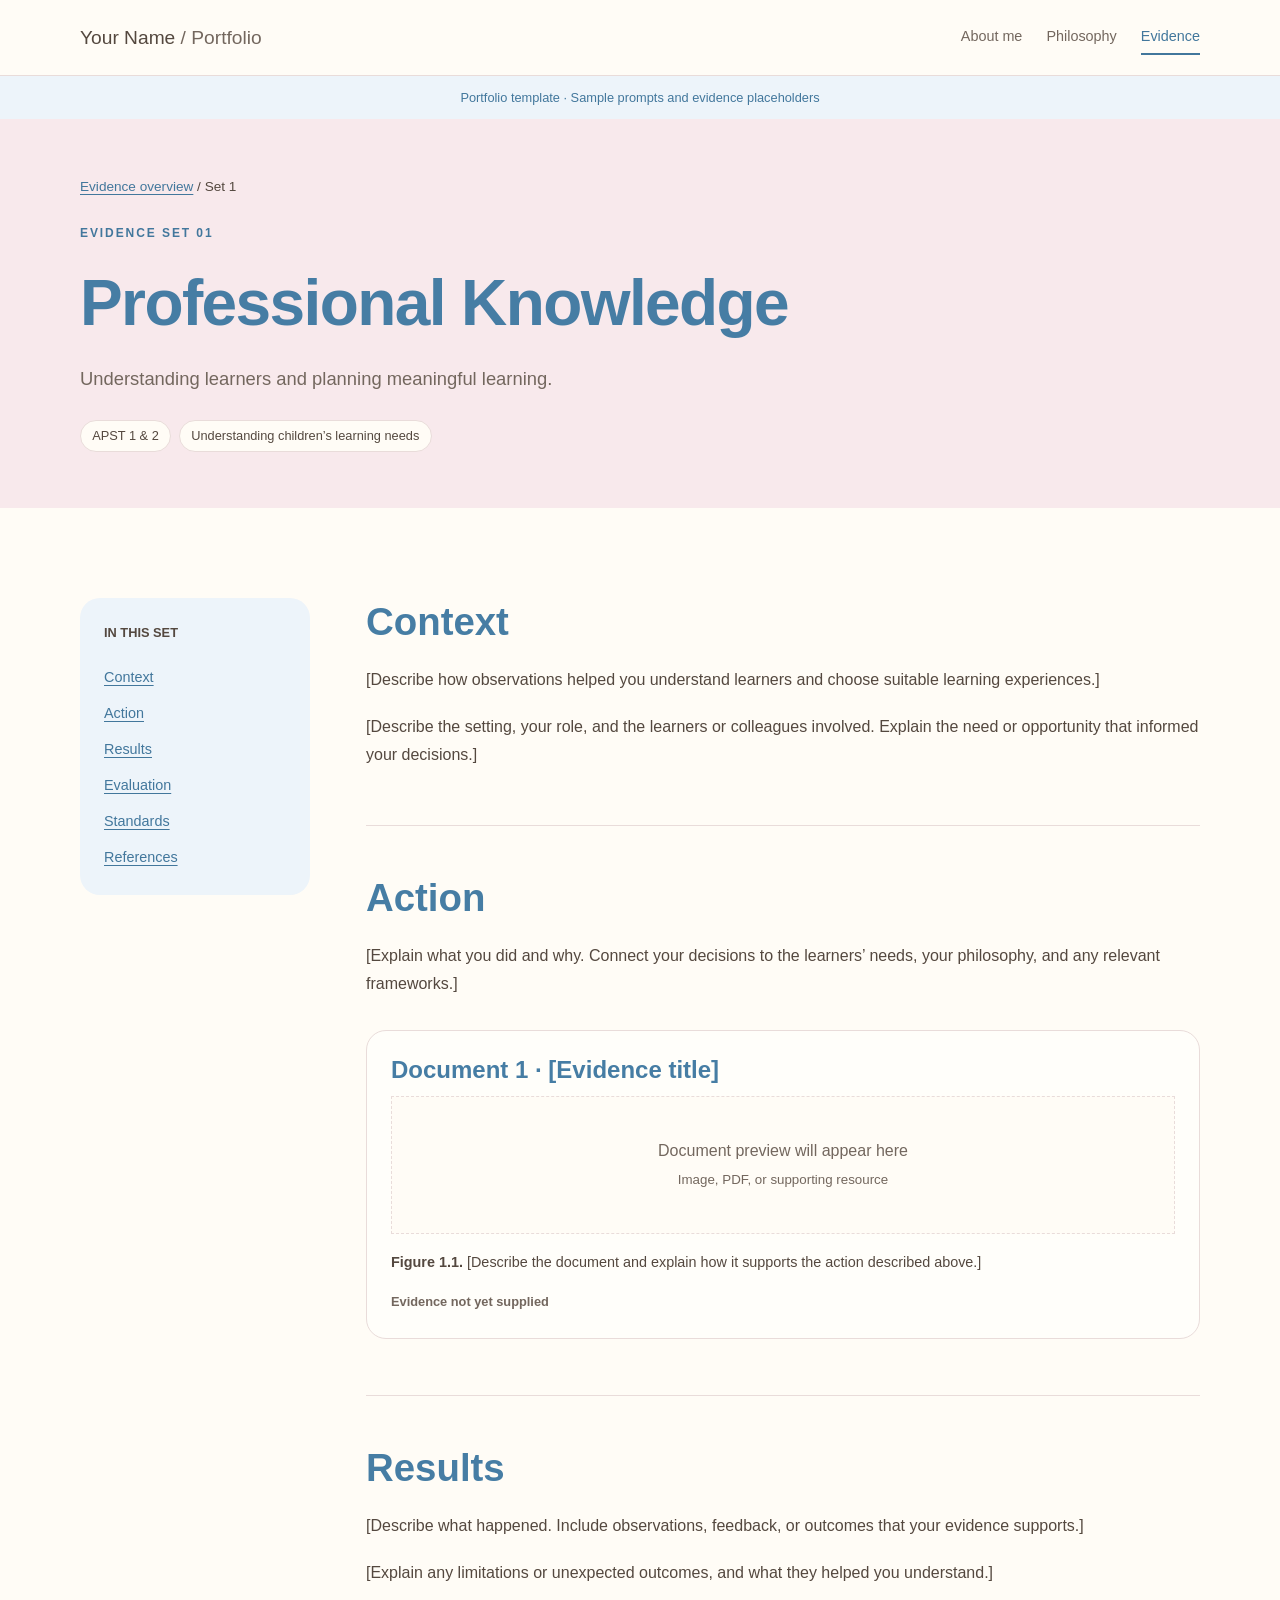
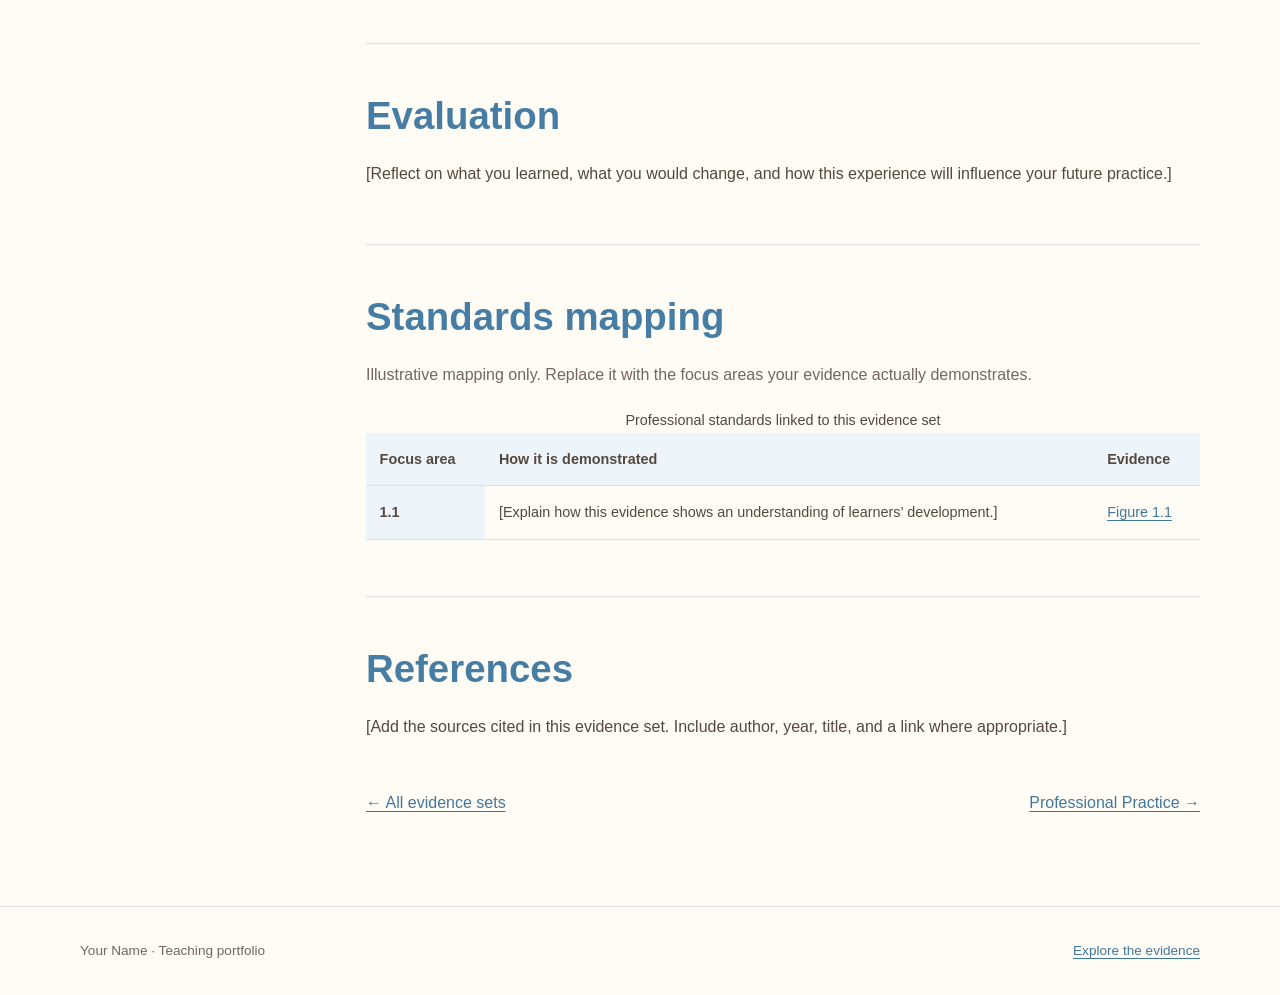
==== evidence-1.html @ 263860b5 "Initial commit" ====
<!DOCTYPE html>
<html lang="en-AU">
<head>
  <meta charset="utf-8">
  <meta name="viewport" content="width=device-width, initial-scale=1">
  <!-- EDIT: give each page a unique title and a short, accurate description. -->
  <title>Professional Knowledge | Your Name</title>
  <meta name="description" content="A template evidence set for professional knowledge, including reflection and supporting documents.">
  <link rel="stylesheet" href="styles.css">
  <link rel="icon" href="assets/images/favicon.svg" type="image/svg+xml">
</head>
<body>
  <a class="skip-link" href="#main">Skip to content</a>
  <!-- SHARED HEADER: keep this navigation consistent across all HTML pages. -->
  <header class="site-header">
    <div class="container header-inner">
      <!-- EDIT: replace Your Name in every page header and footer. -->
      <a class="brand" href="index.html">Your Name<span class="muted"> / Portfolio</span></a>
      <nav class="site-nav" aria-label="Main navigation">
        <a href="index.html">About me</a>
        <a href="philosophy.html">Philosophy</a>
        <a href="evidence.html" aria-current="page">Evidence</a>
      </nav>
    </div>
  </header>
  <!-- TEMPLATE ONLY: remove this notice on all pages when real content is ready. -->
  <div class="template-notice">Portfolio template · Sample prompts and evidence placeholders</div>
  <main id="main">
    <header class="page-heading">
      <div class="container">
        <p class="breadcrumb"><a href="evidence.html">Evidence overview</a> / Set 1</p>
        <p class="eyebrow">Evidence set 01</p>
        <h1>Professional Knowledge</h1>
        <p class="lead">Understanding learners and planning meaningful learning.</p>
        <!-- EDIT: verify standard numbers against your own course requirements. -->
        <div class="evidence-meta"><span class="tag">APST 1 & 2</span><span class="tag">Understanding children’s learning needs</span></div>
      </div>
    </header>
    <section class="section">
      <div class="container evidence-layout">
        <nav class="section-menu" aria-label="On this evidence page">
          <p>IN THIS SET</p>
          <ul>
            <li><a href="#context">Context</a></li>
            <li><a href="#action">Action</a></li>
            <li><a href="#results">Results</a></li>
            <li><a href="#evaluation">Evaluation</a></li>
            <li><a href="#standards">Standards</a></li>
            <li><a href="#references">References</a></li>
          </ul>
        </nav>
        <div>
          <!-- EDIT: use the prompts to write your own reflective narrative. -->
          <section id="context" class="evidence-section">
            <h2>Context</h2>
            <p>[Describe how observations helped you understand learners and choose suitable learning experiences.]</p>
            <p>[Describe the setting, your role, and the learners or colleagues involved. Explain the need or opportunity that informed your decisions.]</p>
          </section>
          <section id="action" class="evidence-section">
            <h2>Action</h2>
            <p>[Explain what you did and why. Connect your decisions to the learners’ needs, your philosophy, and any relevant frameworks.]</p>
            <!-- EVIDENCE BLOCK START: copy this whole figure to add another document.
                 Give each copy a unique id, and update its standards table reference. -->
            <figure class="document" id="document-1">
              <h3>Document 1 · [Evidence title]</h3>
              <!-- EDIT: replace this preview placeholder with an image or PDF link. -->
              <div class="document-placeholder">Document preview will appear here<br><small>Image, PDF, or supporting resource</small></div>
              <figcaption><strong>Figure 1.1.</strong> [Describe the document and explain how it supports the action described above.]</figcaption>
              <!-- EDIT: replace this status with a real link only after adding the file. -->
              <p class="document-status">Evidence not yet supplied</p>
            </figure>
            <!-- EVIDENCE BLOCK END -->
          </section>
          <section id="results" class="evidence-section">
            <h2>Results</h2>
            <p>[Describe what happened. Include observations, feedback, or outcomes that your evidence supports.]</p>
            <p>[Explain any limitations or unexpected outcomes, and what they helped you understand.]</p>
          </section>
          <section id="evaluation" class="evidence-section">
            <h2>Evaluation</h2>
            <p>[Reflect on what you learned, what you would change, and how this experience will influence your future practice.]</p>
          </section>
          <section id="standards" class="evidence-section">
            <h2>Standards mapping</h2>
            <p class="muted">Illustrative mapping only. Replace it with the focus areas your evidence actually demonstrates.</p>
            <!-- EDIT: copy a table row for each relevant focus area. -->
            <div class="table-scroll">
              <table>
                <caption>Professional standards linked to this evidence set</caption>
                <thead><tr><th scope="col">Focus area</th><th scope="col">How it is demonstrated</th><th scope="col">Evidence</th></tr></thead>
                <tbody>
                  <tr><th scope="row">1.1</th><td>[Explain how this evidence shows an understanding of learners’ development.]</td><td><a href="#document-1">Figure 1.1</a></td></tr>
                </tbody>
              </table>
            </div>
          </section>
          <section id="references" class="evidence-section">
            <h2>References</h2>
            <p>[Add the sources cited in this evidence set. Include author, year, title, and a link where appropriate.]</p>
          </section>
          <nav class="page-links" aria-label="Evidence pages">
            <a href="evidence.html">← All evidence sets</a>
            <a href="evidence-2.html">Professional Practice →</a>
          </nav>
        </div>
      </div>
    </section>
  </main>
  <!-- SHARED FOOTER: update all copies together. -->
  <footer class="site-footer">
    <div class="container footer-inner">
      <p>Your Name · Teaching portfolio</p>
      <a href="evidence.html">Explore the evidence</a>
    </div>
  </footer>
</body>
</html>
---- styles.css ----
/*
 * PORTFOLIO THEME
 * Start here when customising the design. These variables apply to every page.
 * Keep colour combinations readable; check contrast after changing them.
 */
:root {
  --color-background: #fffcf6;
  --color-surface: #fffefa;
  --color-text: #54483f;
  --color-muted: #73675e;
  --color-accent: #42779c;
  --color-accent-soft: #edf4fa;
  --color-highlight: #f8e9ec;
  --color-border: #e9dcda;
  /* EDIT: pastel colours are for decoration; darker accent colours keep links readable. */
  --color-pink: #e8adc0;
  --color-lilac: #b7acd6;
  --color-blue: #a8d2e6;
  --color-yellow: #edcf77;
  --color-green: #b2ce98;
  --color-heading: #467da4;
  --font-body: "Trebuchet MS", "Segoe UI", sans-serif;
  --font-heading: "Trebuchet MS", "Segoe UI", sans-serif;
  --width-page: 1120px;
  --width-reading: 720px;
  --space-section: clamp(3rem, 7vw, 6rem);
  --radius: 20px;
}

/* BASE: shared typography and predictable sizing. */
* { box-sizing: border-box; }
body { margin: 0; background: var(--color-background); color: var(--color-text); font-family: var(--font-body); line-height: 1.75; }
a { color: var(--color-accent); text-underline-offset: .2em; }
a:hover { text-decoration-thickness: 2px; }
a:focus-visible, summary:focus-visible { outline: 3px solid var(--color-accent); outline-offset: 5px; }
h1, h2, h3 { font-family: var(--font-heading); font-weight: 600; line-height: 1.25; color: var(--color-heading); }
h1 { font-size: clamp(2.3rem, 5vw, 3.7rem); margin: .5rem 0 1.25rem; letter-spacing: -.025em; }
h2 { font-size: clamp(1.9rem, 3vw, 2.6rem); margin: 0 0 1.25rem; }
h3 { font-size: 1.5rem; margin: 0 0 .7rem; }
p { margin: 0 0 1.2rem; }
img { display: block; max-width: 100%; height: auto; }
ul, ol { padding-left: 1.4rem; }
li + li { margin-top: .5rem; }
.container { width: min(var(--width-page), calc(100% - 3rem)); margin-inline: auto; }
.reading { max-width: var(--width-reading); }
.eyebrow { color: var(--color-accent); font-size: .75rem; font-weight: 700; letter-spacing: .16em; text-transform: uppercase; }
.lead { font-size: 1.15rem; color: var(--color-muted); max-width: 660px; }
.muted { color: var(--color-muted); }
.button { display: inline-block; padding: .75rem 1.3rem; border: 1px solid var(--color-border); border-radius: 100px; background: var(--color-accent-soft); color: var(--color-accent); text-decoration: none; font-weight: 600; }
.button:hover { filter: brightness(.9); }
.button-secondary { background: var(--color-highlight); color: var(--color-text); }
.actions { display: flex; flex-wrap: wrap; gap: .8rem; margin-top: 1.7rem; }

/* NAVIGATION: repeated in each HTML file; update all copies when adding a page. */
.skip-link { position: absolute; left: 1rem; top: -10rem; z-index: 10; padding: .6rem 1rem; background: var(--color-surface); }
.skip-link:focus { top: 1rem; }
.site-header { border-bottom: 1px solid var(--color-border); background: var(--color-background); }
.header-inner { display: flex; justify-content: space-between; align-items: center; flex-wrap: wrap; gap: 1rem; padding-block: 1.25rem; }
.brand { color: var(--color-text); font-family: var(--font-body); font-weight: 400; font-size: 1.2rem; text-decoration: none; }
.site-nav { display: flex; flex-wrap: wrap; gap: .4rem 1.5rem; }
.site-nav a { color: var(--color-muted); font-size: .9rem; text-decoration: none; padding-block: .25rem; }
.site-nav a[aria-current="page"] { color: var(--color-accent); border-bottom: 2px solid var(--color-accent); }
.template-notice { padding: .65rem 1.5rem; background: var(--color-accent-soft); text-align: center; font-size: .8rem; color: var(--color-accent); }

/* PAGE LAYOUT: use section for spacing and soft-section for a tinted background. */
.section { padding-block: var(--space-section); }
.soft-section { background: var(--color-highlight); }
.page-heading { padding-block: 3.5rem; background: var(--color-highlight); }
.page-heading h1 { font-size: clamp(2.5rem, 5vw, 4rem); }
.breadcrumb { font-size: .85rem; margin-bottom: 1.5rem; }
.hero-grid { display: grid; grid-template-columns: 1.4fr 1fr; gap: 4rem; align-items: center; }
/* HOMEPAGE: decorative lettering stays editable HTML, with no image or font dependency. */
.portfolio-banner { display: flex; justify-content: center; gap: clamp(.25rem, 1.6vw, 1.4rem); padding-bottom: 3rem; font-family: var(--font-heading); font-size: clamp(2.5rem, 8vw, 6rem); font-weight: 800; line-height: 1.2; }
.portfolio-banner span { color: var(--color-pink); transform: rotate(-7deg); }
.portfolio-banner span:nth-child(3n + 2) { color: var(--color-lilac); transform: rotate(5deg); }
.portfolio-banner span:nth-child(3n) { color: var(--color-blue); transform: rotate(-3deg); }
.portfolio-banner span:nth-child(4) { color: var(--color-pink); transform: rotate(6deg); }
.portfolio-banner span:nth-child(7) { color: var(--color-yellow); }
.portfolio-banner span:nth-child(8) { color: var(--color-green); }
.hero-grid h1 { color: var(--color-text); }
/* EDIT: this pink frame can also wrap a real portrait; see the maintenance guide. */
.portrait-placeholder { position: relative; aspect-ratio: 4 / 5; display: flex; flex-direction: column; justify-content: center; align-items: center; padding: 2rem; text-align: center; background: var(--color-surface); border: 18px solid var(--color-highlight); border-bottom-width: 45px; border-radius: 3px; transform: rotate(3deg); width: 88%; margin-inline: auto; }
.portrait-placeholder::before { content: ""; position: absolute; top: -30px; left: calc(50% - 40px); width: 80px; height: 26px; background: var(--color-yellow); opacity: .55; transform: rotate(-8deg); }
.portrait-initials { font-family: var(--font-heading); font-size: 5rem; color: var(--color-accent); line-height: 1.3; }
.portrait-placeholder p { max-width: 220px; color: var(--color-muted); font-size: .9rem; }
.two-column { display: grid; grid-template-columns: 1fr 1.7fr; gap: 4rem; }
.card-grid { display: grid; grid-template-columns: repeat(3, 1fr); gap: 1.25rem; margin-top: 2rem; }
.card { padding: 1.8rem; background: var(--color-surface); border: 1px solid var(--color-border); border-radius: var(--radius); }
.card:nth-child(1) { border-top: 5px solid var(--color-blue); }
.card:nth-child(2) { border-top: 5px solid var(--color-pink); }
.card:nth-child(3) { border-top: 5px solid var(--color-lilac); }
.card p { color: var(--color-muted); }
.card-number { font-size: .8rem; color: var(--color-accent); margin-bottom: 1.5rem; }
.card a { font-weight: 600; }
.contact-box { padding: 2rem; border-left: 3px solid var(--color-pink); border-radius: var(--radius); background: var(--color-surface); }
.contact-box p:last-child { margin-bottom: 0; }

/* EVIDENCE: shared blocks for narrative, files, captions, and standards. */
.evidence-layout { display: grid; grid-template-columns: 230px minmax(0, 1fr); gap: 3.5rem; }
.section-menu { align-self: start; padding: 1.5rem; background: var(--color-accent-soft); border-radius: var(--radius); }
.section-menu p { font-size: .8rem; font-weight: 700; }
.section-menu ul { list-style: none; padding: 0; margin: 0; }
.section-menu a { font-size: .9rem; }
.evidence-section + .evidence-section { margin-top: 3.5rem; padding-top: 3rem; border-top: 1px solid var(--color-border); }
.evidence-section { scroll-margin-top: 2rem; }
.evidence-meta { display: flex; flex-wrap: wrap; gap: .5rem; margin: 1.5rem 0 0; }
.tag { padding: .25rem .7rem; border: 1px solid var(--color-border); border-radius: 100px; font-size: .8rem; background: var(--color-background); }
.document { margin: 2rem 0; padding: 1.5rem; border: 1px solid var(--color-border); border-radius: var(--radius); background: var(--color-surface); }
.document-placeholder { padding: 2.5rem 1rem; background: var(--color-background); border: 1px dashed var(--color-border); text-align: center; color: var(--color-muted); }
.document figcaption { margin-top: 1rem; font-size: .9rem; }
.document-status { font-size: .8rem; font-weight: 600; color: var(--color-muted); margin: 1rem 0 0; }
table { width: 100%; border-collapse: collapse; font-size: .9rem; }
th, td { padding: .85rem; border-bottom: 1px solid var(--color-border); text-align: left; vertical-align: top; overflow-wrap: anywhere; }
th { background: var(--color-accent-soft); }
.table-scroll { overflow-x: auto; }
details { border-bottom: 1px solid var(--color-border); padding: 1rem 0; }
summary { cursor: pointer; font-weight: 600; color: var(--color-accent); }
details p { margin: 1rem 0 0; }
.page-links { display: flex; justify-content: space-between; flex-wrap: wrap; gap: 1rem; margin-top: 3rem; }

/* FOOTER: plain contact and navigation, no third-party services required. */
.site-footer { border-top: 1px solid var(--color-border); padding-block: 2rem; color: var(--color-muted); font-size: .85rem; }
.footer-inner { display: flex; justify-content: space-between; gap: 1rem; flex-wrap: wrap; }
.site-footer p { margin: 0; }

/* SMALL SCREENS: navigation stays visible; columns become a single reading flow. */
@media (max-width: 760px) {
  .container { width: calc(100% - 2rem); }
  .header-inner { align-items: flex-start; flex-direction: column; gap: .65rem; }
  .site-nav { gap: .4rem 1.1rem; }
  .hero-grid, .two-column, .evidence-layout, .card-grid { grid-template-columns: 1fr; gap: 2rem; }
  .portrait-placeholder { width: min(88%, 350px); margin-inline: auto; }
  .portfolio-banner { padding-bottom: 2rem; }
  .section-menu ul { display: flex; flex-wrap: wrap; gap: .6rem 1rem; }
  .section-menu li + li { margin: 0; }
  .page-heading { padding-block: 2.5rem; }
}

/* PRINT: keep evidence readable and remove navigation that has no paper use. */
@media print {
  body { background: white; color: black; font-size: 11pt; }
  .site-header, .site-footer, .template-notice, .section-menu, .page-links, .skip-link { display: none; }
  .container { width: 100%; }
  .section, .page-heading { padding-block: 1rem; }
  .evidence-layout, .hero-grid, .two-column, .card-grid { display: block; }
  h1 { font-size: 28pt; }
  h2 { font-size: 20pt; }
  h1, h2, h3 { color: black; }
  .portrait-placeholder { transform: none; }
  .portfolio-banner { display: none; }
}
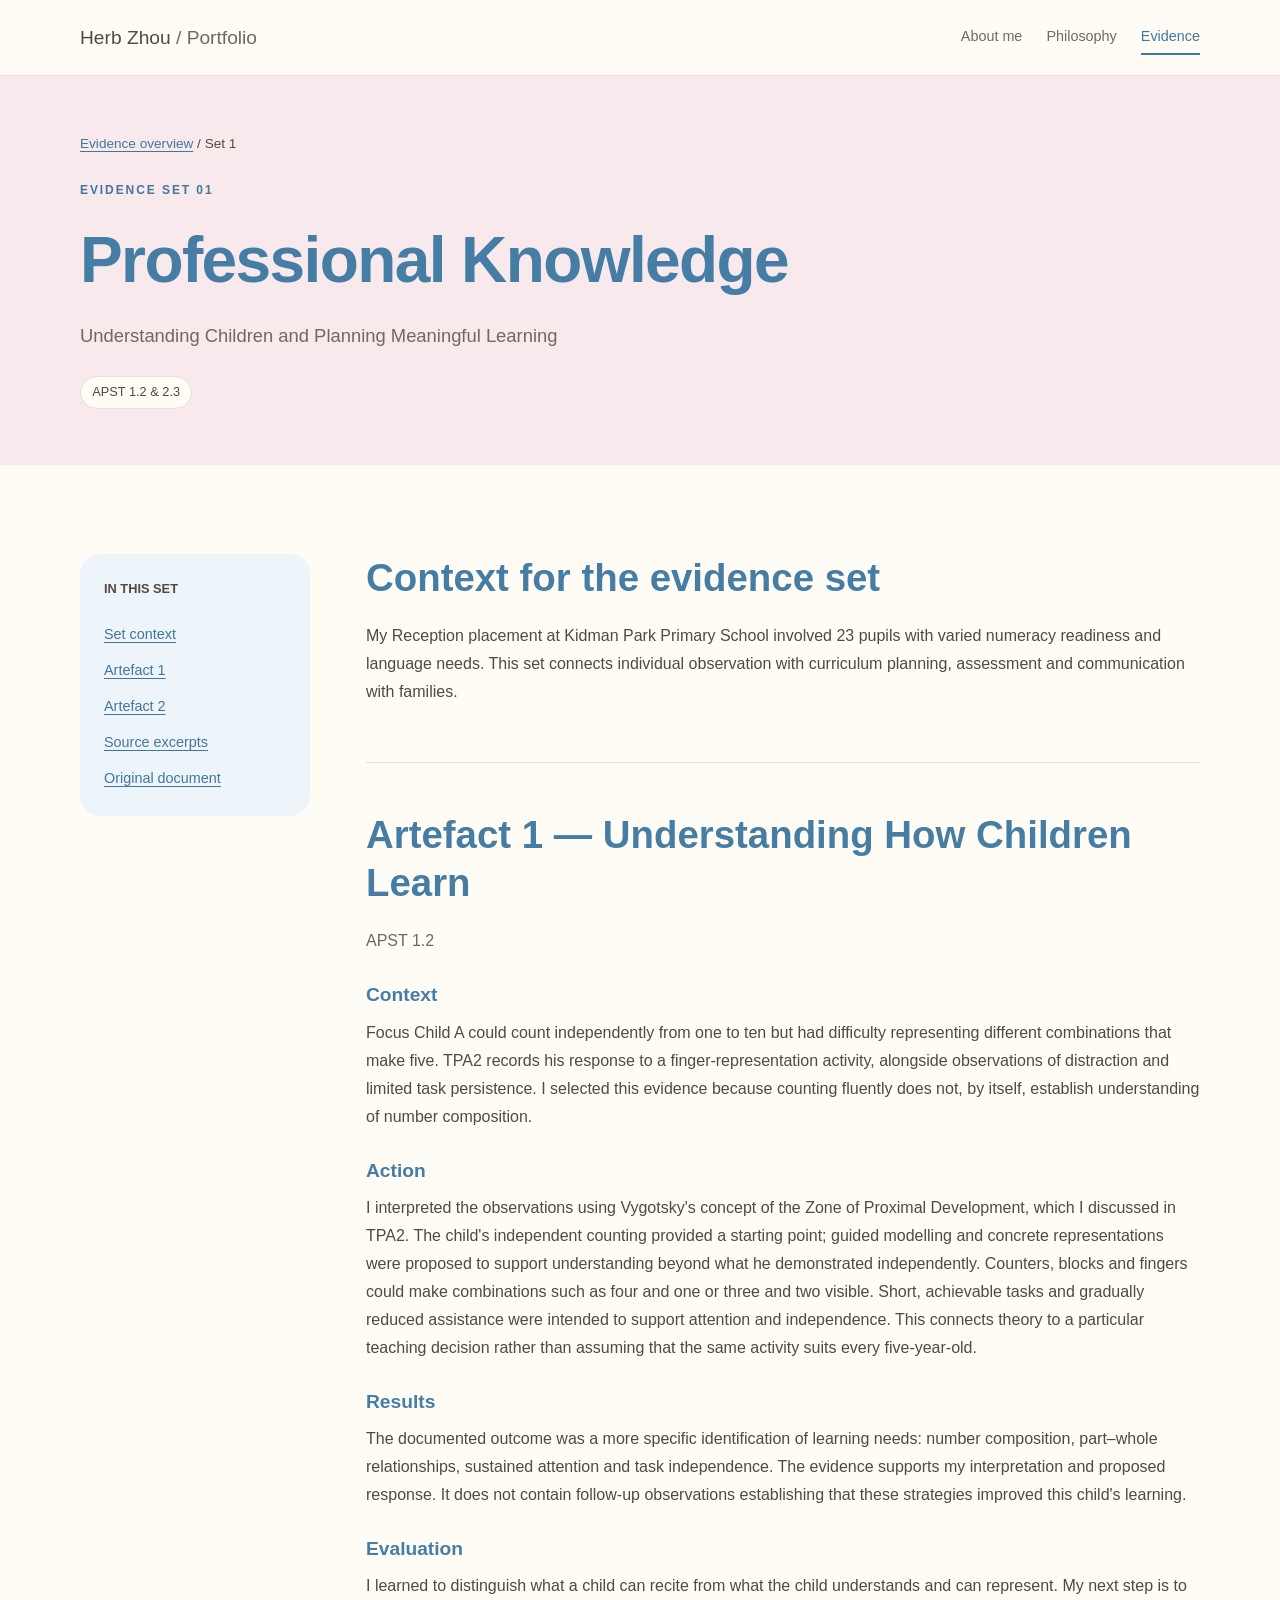
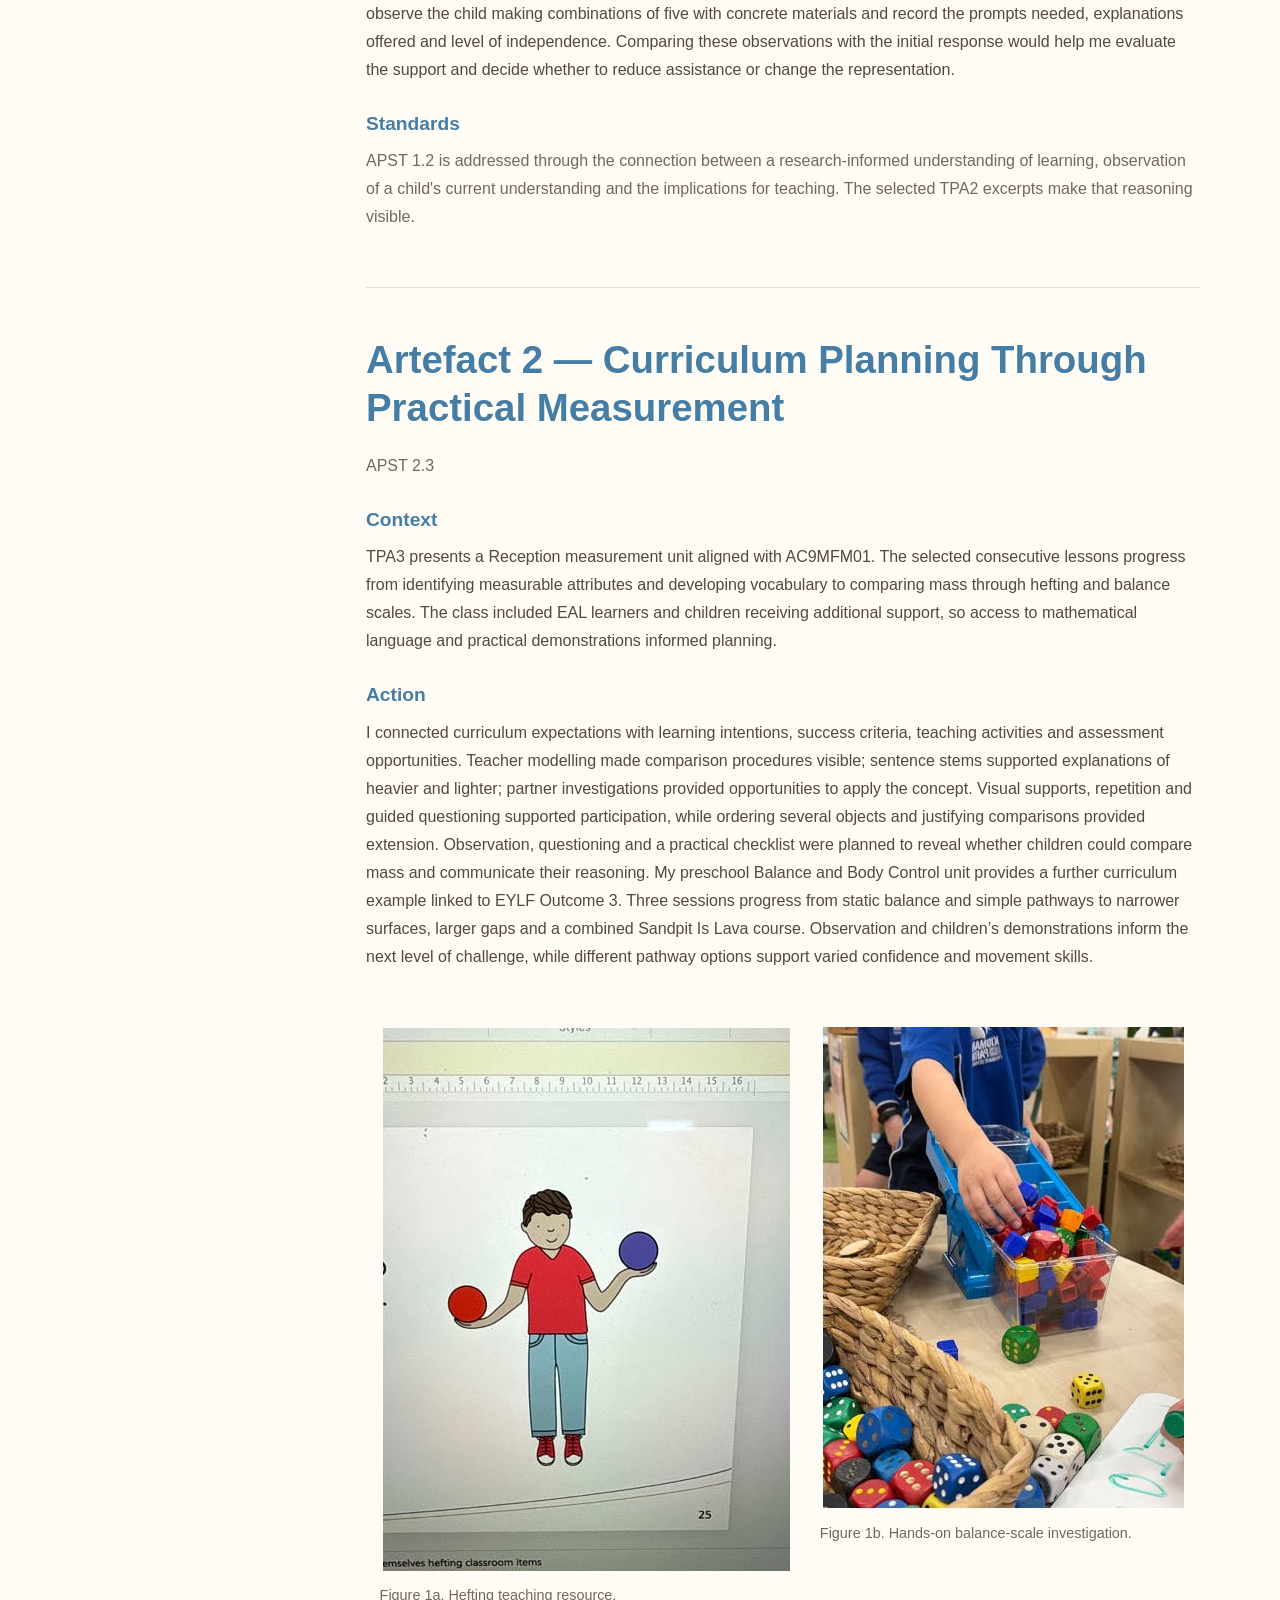
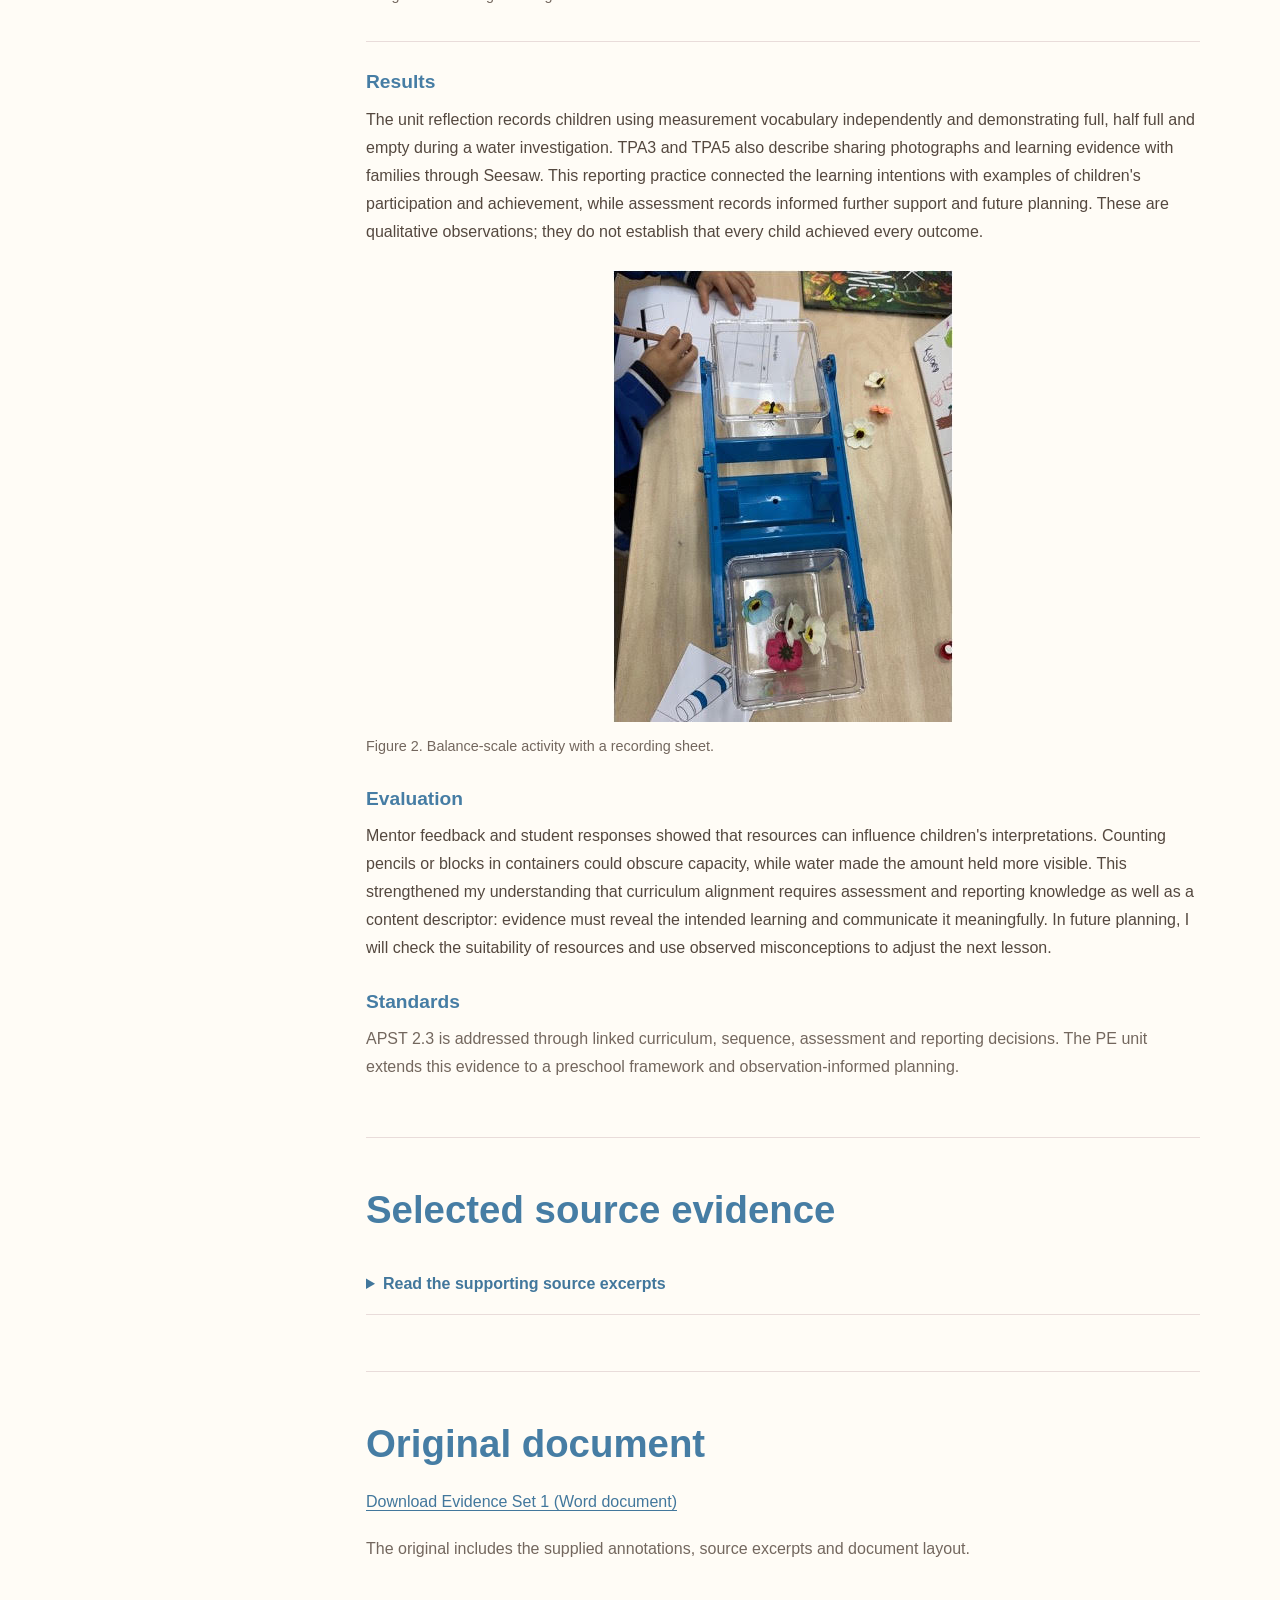
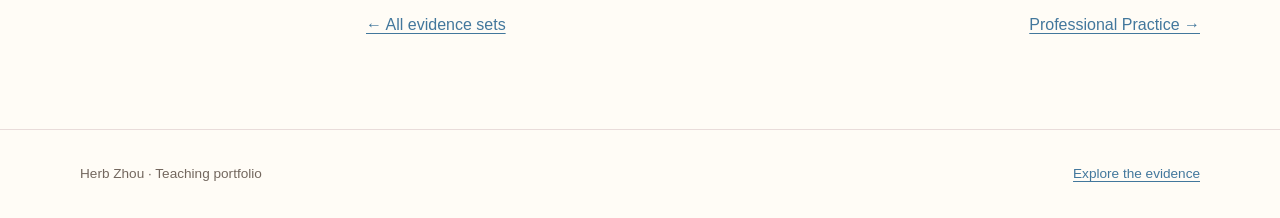
==== commit a2add437: "Complete Herb Zhou's portfolio" ====
--- a/evidence-1.html
+++ b/evidence-1.html
@@ -4,8 +4,8 @@
   <meta charset="utf-8">
   <meta name="viewport" content="width=device-width, initial-scale=1">
   <!-- EDIT: give each page a unique title and a short, accurate description. -->
-  <title>Professional Knowledge | Your Name</title>
-  <meta name="description" content="A template evidence set for professional knowledge, including reflection and supporting documents.">
+  <title>Professional Knowledge | Herb Zhou</title>
+  <meta name="description" content="Understanding Children and Planning Meaningful Learning — reflections, selected source evidence and professional standards.">
   <link rel="stylesheet" href="styles.css">
   <link rel="icon" href="assets/images/favicon.svg" type="image/svg+xml">
 </head>
@@ -14,8 +14,8 @@
   <!-- SHARED HEADER: keep this navigation consistent across all HTML pages. -->
   <header class="site-header">
     <div class="container header-inner">
-      <!-- EDIT: replace Your Name in every page header and footer. -->
-      <a class="brand" href="index.html">Your Name<span class="muted"> / Portfolio</span></a>
+      <!-- NAME: keep the owner?s name consistent in every page header and footer. -->
+      <a class="brand" href="index.html">Herb Zhou<span class="muted"> / Portfolio</span></a>
       <nav class="site-nav" aria-label="Main navigation">
         <a href="index.html">About me</a>
         <a href="philosophy.html">Philosophy</a>
@@ -23,81 +23,84 @@
       </nav>
     </div>
   </header>
-  <!-- TEMPLATE ONLY: remove this notice on all pages when real content is ready. -->
-  <div class="template-notice">Portfolio template · Sample prompts and evidence placeholders</div>
   <main id="main">
     <header class="page-heading">
       <div class="container">
         <p class="breadcrumb"><a href="evidence.html">Evidence overview</a> / Set 1</p>
         <p class="eyebrow">Evidence set 01</p>
         <h1>Professional Knowledge</h1>
-        <p class="lead">Understanding learners and planning meaningful learning.</p>
+        <p class="lead">Understanding Children and Planning Meaningful Learning</p>
         <!-- EDIT: verify standard numbers against your own course requirements. -->
-        <div class="evidence-meta"><span class="tag">APST 1 & 2</span><span class="tag">Understanding children’s learning needs</span></div>
+        <div class="evidence-meta"><span class="tag">APST 1.2 &amp; 2.3</span></div>
       </div>
     </header>
     <section class="section">
       <div class="container evidence-layout">
-        <nav class="section-menu" aria-label="On this evidence page">
-          <p>IN THIS SET</p>
-          <ul>
-            <li><a href="#context">Context</a></li>
-            <li><a href="#action">Action</a></li>
-            <li><a href="#results">Results</a></li>
-            <li><a href="#evaluation">Evaluation</a></li>
-            <li><a href="#standards">Standards</a></li>
-            <li><a href="#references">References</a></li>
-          </ul>
-        </nav>
+        <!-- SECTION MENU: links correspond to the IDs on each artefact below. -->
+        <nav class="section-menu" aria-label="On this evidence page"><p>IN THIS SET</p><ul><li><a href="#context">Set context</a></li><li><a href="#artefact-1">Artefact 1</a></li><li><a href="#artefact-2">Artefact 2</a></li><li><a href="#sources">Source excerpts</a></li><li><a href="#document">Original document</a></li></ul></nav>
         <div>
-          <!-- EDIT: use the prompts to write your own reflective narrative. -->
-          <section id="context" class="evidence-section">
-            <h2>Context</h2>
-            <p>[Describe how observations helped you understand learners and choose suitable learning experiences.]</p>
-            <p>[Describe the setting, your role, and the learners or colleagues involved. Explain the need or opportunity that informed your decisions.]</p>
-          </section>
-          <section id="action" class="evidence-section">
-            <h2>Action</h2>
-            <p>[Explain what you did and why. Connect your decisions to the learners’ needs, your philosophy, and any relevant frameworks.]</p>
-            <!-- EVIDENCE BLOCK START: copy this whole figure to add another document.
-                 Give each copy a unique id, and update its standards table reference. -->
-            <figure class="document" id="document-1">
-              <h3>Document 1 · [Evidence title]</h3>
-              <!-- EDIT: replace this preview placeholder with an image or PDF link. -->
-              <div class="document-placeholder">Document preview will appear here<br><small>Image, PDF, or supporting resource</small></div>
-              <figcaption><strong>Figure 1.1.</strong> [Describe the document and explain how it supports the action described above.]</figcaption>
-              <!-- EDIT: replace this status with a real link only after adding the file. -->
-              <p class="document-status">Evidence not yet supplied</p>
-            </figure>
-            <!-- EVIDENCE BLOCK END -->
-          </section>
-          <section id="results" class="evidence-section">
-            <h2>Results</h2>
-            <p>[Describe what happened. Include observations, feedback, or outcomes that your evidence supports.]</p>
-            <p>[Explain any limitations or unexpected outcomes, and what they helped you understand.]</p>
-          </section>
-          <section id="evaluation" class="evidence-section">
-            <h2>Evaluation</h2>
-            <p>[Reflect on what you learned, what you would change, and how this experience will influence your future practice.]</p>
-          </section>
-          <section id="standards" class="evidence-section">
-            <h2>Standards mapping</h2>
-            <p class="muted">Illustrative mapping only. Replace it with the focus areas your evidence actually demonstrates.</p>
-            <!-- EDIT: copy a table row for each relevant focus area. -->
-            <div class="table-scroll">
-              <table>
-                <caption>Professional standards linked to this evidence set</caption>
-                <thead><tr><th scope="col">Focus area</th><th scope="col">How it is demonstrated</th><th scope="col">Evidence</th></tr></thead>
-                <tbody>
-                  <tr><th scope="row">1.1</th><td>[Explain how this evidence shows an understanding of learners’ development.]</td><td><a href="#document-1">Figure 1.1</a></td></tr>
-                </tbody>
-              </table>
-            </div>
-          </section>
-          <section id="references" class="evidence-section">
-            <h2>References</h2>
-            <p>[Add the sources cited in this evidence set. Include author, year, title, and a link where appropriate.]</p>
-          </section>
+<section id="context" class="evidence-section"><h2>Context for the evidence set</h2>
+<p>My Reception placement at Kidman Park Primary School involved 23 pupils with varied numeracy readiness and language needs. This set connects individual observation with curriculum planning, assessment and communication with families.</p>
+</section>
+<!-- ARTEFACT 1: wording from the supplied evidence document. -->
+<section id="artefact-1" class="evidence-section"><h2>Artefact 1 — Understanding How Children Learn</h2>
+<p class="muted">APST 1.2</p>
+<h3>Context</h3>
+<p>Focus Child A could count independently from one to ten but had difficulty representing different combinations that make five. TPA2 records his response to a finger-representation activity, alongside observations of distraction and limited task persistence. I selected this evidence because counting fluently does not, by itself, establish understanding of number composition.</p>
+<h3>Action</h3>
+<p>I interpreted the observations using Vygotsky&#x27;s concept of the Zone of Proximal Development, which I discussed in TPA2. The child&#x27;s independent counting provided a starting point; guided modelling and concrete representations were proposed to support understanding beyond what he demonstrated independently. Counters, blocks and fingers could make combinations such as four and one or three and two visible. Short, achievable tasks and gradually reduced assistance were intended to support attention and independence. This connects theory to a particular teaching decision rather than assuming that the same activity suits every five-year-old.</p>
+<h3>Results</h3>
+<p>The documented outcome was a more specific identification of learning needs: number composition, part–whole relationships, sustained attention and task independence. The evidence supports my interpretation and proposed response. It does not contain follow-up observations establishing that these strategies improved this child&#x27;s learning.</p>
+<h3>Evaluation</h3>
+<p>I learned to distinguish what a child can recite from what the child understands and can represent. My next step is to observe the child making combinations of five with concrete materials and record the prompts needed, explanations offered and level of independence. Comparing these observations with the initial response would help me evaluate the support and decide whether to reduce assistance or change the representation.</p>
+<h3>Standards</h3>
+<p class="muted">APST 1.2 is addressed through the connection between a research-informed understanding of learning, observation of a child&#x27;s current understanding and the implications for teaching. The selected TPA2 excerpts make that reasoning visible.</p>
+</section>
+<!-- ARTEFACT 2: wording from the supplied evidence document. -->
+<section id="artefact-2" class="evidence-section"><h2>Artefact 2 — Curriculum Planning Through Practical Measurement</h2>
+<p class="muted">APST 2.3</p>
+<h3>Context</h3>
+<p>TPA3 presents a Reception measurement unit aligned with AC9MFM01. The selected consecutive lessons progress from identifying measurable attributes and developing vocabulary to comparing mass through hefting and balance scales. The class included EAL learners and children receiving additional support, so access to mathematical language and practical demonstrations informed planning.</p>
+<h3>Action</h3>
+<p>I connected curriculum expectations with learning intentions, success criteria, teaching activities and assessment opportunities. Teacher modelling made comparison procedures visible; sentence stems supported explanations of heavier and lighter; partner investigations provided opportunities to apply the concept. Visual supports, repetition and guided questioning supported participation, while ordering several objects and justifying comparisons provided extension. Observation, questioning and a practical checklist were planned to reveal whether children could compare mass and communicate their reasoning. My preschool Balance and Body Control unit provides a further curriculum example linked to EYLF Outcome 3. Three sessions progress from static balance and simple pathways to narrower surfaces, larger gaps and a combined Sandpit Is Lava course. Observation and children’s demonstrations inform the next level of challenge, while different pathway options support varied confidence and movement skills.</p>
+<div class="table-scroll"><table><tbody><tr><td><img class="evidence-image" src="assets/images/evidence-set-1/image1.jpg" alt="Supporting evidence image 1 from Evidence Set 1; description follows below." width="408" height="544" loading="lazy"><p class="image-caption">Figure 1a. Hefting teaching resource.</p></td><td><img class="evidence-image" src="assets/images/evidence-set-1/image2.jpg" alt="Supporting evidence image 2 from Evidence Set 1; description follows below." width="362" height="482" loading="lazy"><p class="image-caption">Figure 1b. Hands-on balance-scale investigation.</p></td></tr></tbody></table></div>
+<h3>Results</h3>
+<p>The unit reflection records children using measurement vocabulary independently and demonstrating full, half full and empty during a water investigation. TPA3 and TPA5 also describe sharing photographs and learning evidence with families through Seesaw. This reporting practice connected the learning intentions with examples of children&#x27;s participation and achievement, while assessment records informed further support and future planning. These are qualitative observations; they do not establish that every child achieved every outcome.</p>
+<img class="evidence-image" src="assets/images/evidence-set-1/image3.jpg" alt="Supporting evidence image 3 from Evidence Set 1; description follows below." width="340" height="452" loading="lazy">
+<p class="image-caption">Figure 2. Balance-scale activity with a recording sheet.</p>
+<h3>Evaluation</h3>
+<p>Mentor feedback and student responses showed that resources can influence children&#x27;s interpretations. Counting pencils or blocks in containers could obscure capacity, while water made the amount held more visible. This strengthened my understanding that curriculum alignment requires assessment and reporting knowledge as well as a content descriptor: evidence must reveal the intended learning and communicate it meaningfully. In future planning, I will check the suitability of resources and use observed misconceptions to adjust the next lesson.</p>
+<h3>Standards</h3>
+<p class="muted">APST 2.3 is addressed through linked curriculum, sequence, assessment and reporting decisions. The PE unit extends this evidence to a preschool framework and observation-informed planning.</p>
+
+</section>
+<section id="sources" class="evidence-section"><h2>Selected source evidence</h2><details class="source-excerpts"><summary>Read the supporting source excerpts</summary>
+<p>These excerpts support the numbered artefacts above. They are drawn from the supplied placement documents; layout has been adapted for readability. Original sources remain in originalHomework and report. Source excerpts are separate from the annotation prose.</p>
+<h3 class="source-heading">Artefact 1 — Observation, interpretation and proposed support</h3>
+<p class="source-label">Source: TPA2-JiZhou.pdf, pages 5–7</p>
+<p>Focus Child A  Profile Focus Child A is a 5 years old boy in the reception class. He presents emerging skills in both literacy and numeracy. Observations According to observations in classroom, focus Child A : He is able to count from 1 to 10 without any external help; however, he struggles with addition and subtraction within this range. He is easily distracted during explicit teaching and structured learning activities, having difficulty maintaining attention . During task engagement, he may show limited participation or complete tasks with a low level of accuracy and patience.  For example, during a morning routine activity, the teacher asked students to represent the number 5 with their fingers. Focus Child A can’t respond timely and accurately. Even though he recognises that one hand has 5 fingers. He reacted slow to break numbers apart and put them back together (e.g., 4 + 1, 3 + 2), which shows he has a weak understanding of part–whole relationships.  Assessment Interpretation These observations suggest that the child is currently at an early stage of numeracy development, specifically in the areas of number composition and early addition. While he has developed basic counting ability, he requires further support in understanding how numbers can be broken apart and combined as well as part–whole relationships. In addition, his limited attention span and frequent distraction show that he may struggle to engage with structured learning tasks, which may impact his overalllearning experience and outcome. His inconsistent participation and low level of independence further suggest that he benefits from guided support and structured, scaffolded learning experiences that are broken into short and manageable steps to support task engagement, which relates with Lev Vygotsky’s concept of the Zone of Proximal Development, where appropriate scaffolding can support the child’s progression from current understanding to more advanced skills. (APST 1.2, 5.1)   Learning Needs Therefore, the child’s learning needs include: • Development of number composition and part–whole understanding • Support in early addition &amp; subtraction concepts and through concrete experiences • Improvement in sustained attention and task engagement • Opportunities to develop independence in completing learning tasks Teaching Strategies To support this child, the following strategies will be implemented: • Use of hands-on manipulatives (e.g., counters, blocks, fingers) to support understanding of number composition and addition • Provide explicit teaching and modelling of part–whole relationships (e.g., demonstrating 5 as 4 + 1, 3 + 2) • Implement play-based and 1v1 learning activities to increase engagement and reduce distraction • Break tasks into short, achievable steps to support attention and task completion • Offer guided support and scaffolding, gradually reducing assistance to build independenceThese strategies aim to provide tailored support and promote the child’s ongoing development in both numeracy and learning engagement. (APST 1.5, 3.3) Ongoing observations and formative and informal assessment will be used to monitor Focus Child A’s progress and keep him on track. Meanwhile ,these will also be applied to evaluate the effectiveness of teaching strategies and inform ongoing adjustments to teaching practices. (APST 5.4)</p>
+
+<h3 class="source-heading">Artefact 2 — Curriculum planning and reporting</h3>
+<p class="source-label">Source: TPA3 measurement-1.docx. The class size in the selected context is corrected to 23, as confirmed by the author.</p>
+<div class="table-scroll"><table><tbody><tr><td><p>Mathematics</p></td></tr><tr><td><p>Year Level: Reception Year                    Term:  2                  Length of Unit: Week3&amp;4</p></td></tr><tr><td><h3>Context</h3></td><td><p>The observed class is a Reception class, consisting of 23 students aged between four and five years. The class presents a highly diverse background, with 2 students requiring SSO support and  5 students identified as English as an Additional Language(EAL) learners. This diversity is particularly evident in students&#x27; early numeracy development(APST1.1,1.3,1.5). Students in this class show a wide range of mathematical understanding. Some children can perform addition and subtraction beyond 20 and can recognize numbers up to 100 within a very short time, while others are still developing foundational skills, such as counting to 10 and recognizing numerals with confidence(APST 1.1,1.5).</p></td></tr><tr><td><p>Content Strand</p></td><td><p>Measurement</p></td><td><p>General Capabilities and Cross Curriculum Priorities</p></td><td><p>Numeracy</p><p>Literacy</p><p>Critical and Creative Thinking</p><p>Personal and Social Capability</p></td></tr><tr><td><p>Content Descriptors</p></td><td><p>• AC9MFM01 – identify and compare attributes of objects and events, including length, capacity, mass and duration, using direct comparisons and communicating reasoning.</p></td></tr></tbody></table></div>
+<div class="table-scroll"><table><tbody><tr><td><p>Proficiency Strands</p></td><td><p>Achievement Standard</p></td></tr><tr><td><p>Understanding</p><p>Students understand that objects can be compared using measurable attributes such as mass, length, and capacity.</p><p>Fluency</p><p>Students use mathematical vocabulary such as heavy, light, taller, shorter, and full to describe and compare objects.</p><p>Reasoning</p><p>Students explain their thinking when comparing objects and justify why one object may be heavier or lighter than another.</p><p>Problem Solving</p><p>Students investigate and compare real-life objects using direct comparison strategies and hands-on materials.</p></td><td><p>By the end of the unit, students identify and compare measurable attributes of familiar objects using direct comparison. Students use mathematical language to explain their observations and reasoning during hands-on investigations.</p></td></tr></tbody></table></div>
+<div class="table-scroll"><table><tbody><tr><td><p>Unit Key Ideas and Outcomes</p></td></tr><tr><td><p>Lesson</p></td><td><p>Key Content / Nouns and verbs - implications</p></td><td><p>How will you know students have achieved the required learning?</p></td></tr><tr><td><p>1:</p></td><td><p>Introducing measurement vocabulary and measurable attributes through real-life objects and discussion.</p></td><td><p>Students can identify and describe different attributes of familiar objects using mathematical language during class discussions and hands-on activities.</p></td></tr><tr><td><p>2:</p></td><td><p>Exploring mass using direct comparison and the vocabulary heavy, light, heavier, and lighter.</p></td><td><p>Students can compare familiar objects and explain whether an object is heavier or lighter using appropriate mathematical vocabulary.</p></td></tr><tr><td><p>3:</p></td><td><p>Comparing mass through practical investigations using hefting and balance scales.</p></td><td><p>Students can use direct comparison strategies to compare mass and explain their thinking during practical investigations and whole-class discussions.</p></td></tr><tr><td><p>4:</p></td><td><p>Applying understanding of mass through collaborative sorting and food investigation activities.</p></td><td><p>Students can sort objects into heavy and light categories and justify their decisions using mathematical vocabulary and sentence stems.</p></td></tr><tr><td><p>5:</p></td><td><p>Developing mathematical communication using sentence stems and reflective discussion.</p></td><td><p>Students can communicate mathematical thinking using appropriate measurement vocabulary during partner and whole-class discussions.</p></td></tr><tr><td><p>6:</p></td><td><p>Demonstrating understanding of measurement concepts through practical assessment tasks.</p></td><td><p>Students independently compare familiar objects using direct comparison and communicate reasoning using appropriate mathematical language.</p></td></tr></tbody></table></div>
+<div class="table-scroll"><table><tbody><tr><td><p>Differentiation Consideration(APST1.3,1.5,1.6)</p></td></tr><tr><td><p>Visual supports and modelling will be used to support EAL learners and students requiring additional assistance.</p><p>Hands-on manipulatives and practical investigations will support kinaesthetic learners and students developing foundational numeracy skills.</p><p>Students will be paired strategically to encourage peer support and collaborative learning.</p><p>Open-ended questioning and investigation tasks will provide extension opportunities for students demonstrating advanced mathematical understanding.</p><p>Teacher guidance, repetition, and sentence stems will be provided to support students’ mathematical communication and reasoning.</p></td></tr></tbody></table></div>
+<div class="table-scroll"><table><tbody><tr><td><p>Lesson</p></td><td><p>Focus + Activities (3 to be detailed – must be consecutive)</p></td><td><p>Teaching Resources</p></td><td><p>Time</p></td></tr><tr><td><p>1</p></td><td><p>Lesson Focus:</p><p>Introducing measurement vocabulary and measurable attributes through discussion and hands-on exploration.</p><p>Learning Intention:</p><p>Students will identify measurable attributes such as heavy/light, tall/short, and big/small using familiar classroom objects.</p><p>Success Criteria:</p><p>I can describe objects using measurement words.</p><p>I can compare familiar objects.</p><p>I can explain my thinking using mathematical language.</p><p>1. Whole-class teaching and discussion (20 mins)</p><p>Invite students to the mat area.</p><p>Introduce the concept of measurement using familiar classroom objects.</p><p>Read sections of A Pig is Big and discuss the meaning of “big”.</p><p>Explore measurable attributes including:</p><p>big/small</p><p>tall/short</p><p>heavy/light</p><p>full/empty</p><p>Use questioning and classroom discussion to explore whether big always means heavy or tall.</p><p>Introduce measurement vocabulary through visual examples and interactive discussion.</p><p>2. Teacher modelling (5–10 mins)</p><p>Model how to compare objects using mathematical language.</p><p>Demonstrate comparing classroom objects using sentence stems such as:</p><p>“This object is heavier than…”</p><p>“This object is taller than…”</p><p>Think aloud to model mathematical reasoning and observation skills.</p><p>3. Independent / partner investigation task (20 mins)</p><p>Students work independently or with a partner to explore and compare classroom objects.</p><p>Students sort objects based on different measurable attributes.</p><p>Students discuss observations using teacher-supported sentence stems.</p><p>Teacher circulates, questions students, and records observational notes.</p><p>Differentiation</p><p>Support:</p><p>Visual supports and modelling provided for EAL learners.</p><p>Sentence stems provided during discussion tasks.</p><p>Teacher and SSO support during investigations.</p><p>Extension:</p><p>Students explain and justify comparisons using mathematical vocabulary.</p><p>Students compare multiple attributes independently.</p><p>(APST 1.1,1.3,1.5,2.1,3.1,3.2)</p></td><td><p>Interactive whiteboard</p><p>A Pig is Big storybook</p><p>Classroom objects for comparison</p><p>Picture cards</p><p>Measurement vocabulary visuals</p><p>Sorting materials</p></td><td><p>50 mins</p></td></tr><tr><td><p>2</p></td><td><p>Lesson Focus:</p><p>Developing an understanding of mass through direct comparison and hands-on investigation.</p><p>Learning Intention:</p><p>Students will explore the concept of mass and compare objects using the vocabulary heavy and light.</p><p>Success Criteria:</p><p>I can describe objects as heavy or light.</p><p>I can compare two objects.</p><p>I can explain my thinking using mathematical language.</p><p>1. Whole-class teaching and discussion (20 mins)</p><p>Invite students to the mat area.</p><p>Recall the previous lesson about measurable attributes.</p><p>Introduce the concept of mass using classroom objects and discussion.</p><p>Read sections of Balancing Act and discuss which animals were heavy or light.</p><p>Introduce and discuss vocabulary including:</p><p>heavy</p><p>light</p><p>heavier</p><p>lighter</p><p>Explore whether large objects are always heavy through questioning and discussion.</p><p>Introduce direct comparison using familiar classroom objects.</p><p>2. Teacher modelling (5–10 mins)</p><p>Model how to compare two objects using hands and classroom materials.</p><p>Demonstrate “hefting” by holding objects and thinking aloud.</p><p>Model sentence stems such as:</p><p>“The ___ is heavier than the ___.”</p><p>“The ___ is lighter than the ___.”</p><p>Demonstrate how to explain reasoning during comparison tasks.</p><p>3. Independent / partner investigation task (20 mins)</p><p>Students work independently or with a partner to compare classroom objects.</p><p>Students use hefting strategies to investigate which objects are heavy or light.</p><p>Students sort objects into heavy/light categories.</p><p>Students practise explaining comparisons using sentence stems.</p><p>Teacher circulates to observe, question students, and provide support where required.</p><p>Differentiation</p><p>Support:</p><p>Visual supports and repeated modelling provided for EAL learners.</p><p>Sentence stems and guided questioning used during investigations.</p><p>Teacher and SSO support provided during comparison tasks.</p><p>Extension:</p><p>Students explain why objects may feel heavier or lighter.</p><p>Students independently compare multiple objects and justify reasoning using mathematical vocabulary.</p><p>(APST 2.1, 2.2, 2.5, 3.1, 3.2)</p></td><td><p>Interactive whiteboard</p><p>Balancing Act storybook</p><p>Classroom objects with different masses</p><p>Heavy/light sorting materials</p><p>Measurement vocabulary visuals</p><p>Sentence stem cards</p></td><td><p>50mins</p></td></tr><tr><td><p>3</p></td><td><p>Lesson Focus:</p><p>Exploring and comparing mass through practical investigations using balance scales and hands-on materials.</p><p>Learning Intention:</p><p>Students will use direct comparison strategies to compare the mass of familiar objects.</p><p>Success Criteria:</p><p>I can compare objects using balance scales or hefting.</p><p>I can describe objects as heavier or lighter.</p><p>I can explain my thinking using mathematical language.</p><p>1. Whole-class teaching and discussion (20 mins)</p><p>Invite students to the mat area.</p><p>Recall vocabulary from previous lessons including:</p><p>heavy</p><p>light</p><p>heavier</p><p>lighter</p><p>Revise the concept of mass through questioning and discussion.</p><p>Introduce balance scales and discuss how they help compare mass.</p><p>Demonstrate how balance scales move when one object is heavier or lighter.</p><p>Discuss what it means when the scale balances equally.</p><p>Explore examples using familiar classroom or food objects.</p><p>2. Teacher modelling (5–10 mins)</p><p>Model how to use balance scales safely and correctly.</p><p>Demonstrate comparing two objects using both hefting and balance scales.</p><p>Model mathematical language and sentence stems such as:</p><p>“The ___ is heavier than the ___.”</p><p>“The ___ is lighter than the ___.”</p><p>“These objects balance equally.”</p><p>Think aloud to model reasoning and observation skills.</p><p>3. Independent / partner investigation task (20 mins)</p><p>Students work independently or with a partner to investigate and compare different objects using balance scales.</p><p>Students sort and compare objects based on mass.</p><p>Students record or verbally explain findings using mathematical vocabulary and sentence stems.</p><p>Teacher circulates to observe understanding, ask questions, and record assessment notes.</p><p>Differentiation</p><p>Support:</p><p>Visual supports, modelling, and guided questioning provided for EAL learners and students requiring additional assistance.</p><p>Teacher and SSO support during practical investigations.</p><p>Sentence stems provided during partner discussions.</p><p>Extension:</p><p>Students compare more than two objects and order them from lightest to heaviest.</p><p>Students explain why balance scales move in different ways using mathematical reasoning.</p><p>(APST 2.1,2.2,2.5,3.2)</p></td><td><p>Balance scales</p><p>Classroom and food objects with different masses</p><p>Interactive whiteboard</p><p>Sentence stem cards</p><p>Measurement vocabulary visuals</p><p>Sorting trays or baskets</p></td><td><p>50mins</p></td></tr></tbody></table></div>
+<div class="table-scroll"><table><tbody><tr><td><p>Assessment – Formative (F)/Summative (S)(APST 5.1,5.2)</p></td></tr><tr><td><p>Formative Assessment</p><p>Whole-class discussions and questioning during lessons</p><p>Observation of students during hands-on investigations</p><p>Monitoring students’ use of measurement vocabulary and sentence stems</p><p>Teacher anecdotal notes during partner and independent activities</p><p>Observation of students comparing and sorting objects using direct comparison strategies</p><p>Summative Assessment</p><p>Practical investigation task using balance scales and classroom objects</p><p>Heavy/light sorting activity</p><p>Student explanations and demonstrations of mathematical reasoning</p><p>Teacher checklist assessing students’ ability to compare mass and communicate understanding using appropriate mathematical language</p></td></tr></tbody></table></div>
+<img class="evidence-image" src="assets/images/evidence-set-1/image4.jpeg" alt="Supporting evidence image 4 from Evidence Set 1; description follows below." width="922" height="691" loading="lazy">
+<p class="image-caption">Supporting image A. Materials prepared for comparing mass.</p>
+<div class="table-scroll"><table><tbody><tr><td><img class="evidence-image" src="assets/images/evidence-set-1/image5.jpeg" alt="Supporting evidence image 5 from Evidence Set 1; description follows below." width="358" height="478" loading="lazy"><p class="image-caption">Supporting image B. Practical scale activity.</p></td><td><img class="evidence-image" src="assets/images/evidence-set-1/image6.png" alt="Supporting evidence image 6 from Evidence Set 1; description follows below." width="240" height="310" loading="lazy"><p class="image-caption">Supporting image C. Heavy/light recording template.</p></td></tr></tbody></table></div>
+<div class="table-scroll"><table><tbody><tr><td><img class="evidence-image" src="assets/images/evidence-set-1/image7.png" alt="Supporting evidence image 7 from Evidence Set 1; description follows below." width="328" height="312" loading="lazy"><p class="image-caption">Supporting image D. Length comparison teaching prompt.</p></td><td><img class="evidence-image" src="assets/images/evidence-set-1/image8.jpg" alt="Supporting evidence image 8 from Evidence Set 1; description follows below." width="482" height="436" loading="lazy"><p class="image-caption">Supporting image E. Tall, medium and short work sample.</p></td></tr></tbody></table></div>
+<p class="source-label">Source: TPA3, Reflection and Insights</p>
+<p>The approach to student learning monitoring involved observation, questioning, discussion, practical investigations and formative assessment opportunities throughout the unit. Evidence of learning was shown as students started to engage with measurement vocabulary independently, in activities and discussions. The transparent cup and water-based capacity investigation was really a success. Pupils could show their understanding of empty, half full and full, they could follow teacher&#x27;s instructions and adjust the level of water in their cup accordingly. Students&#x27; level of understanding and engagement was evident in this activity. Families were also given opportunities to celebrate and communicate student learning by sharing photos of each step of the investigation with them via Seesaw.(APST5.1,5.2,3.7)</p>
+<p class="source-label">Source: TPA5, Formative Assessment</p>
+<p>Student learning was documented through worksheets, practical activities, photographs, teacher observation notes and assessment checklists. Photographs and learning evidence, including the water capacity investigation, were regularly shared with families through Seesaw to communicate student progress and celebrate learning achievements. Maintaining accurate assessment records also informed future planning, differentiation and reporting of student achievement. (APST 5.5)Information from these formative assessment opportunities guided the teacher&#x27;s ongoing planning and differentiation and feedback given to students during the unit.(APST 5.4,3.6)</p>
+<p class="source-label">Supporting source for Artefact 2: PE unit plan — Overview</p>
+<p>OverviewThis three-session Balance and Body Control unit is designed for children aged 3–4 years in a preschool setting. It builds on children’s interest in active outdoor play, such as climbing, stepping and moving across different surfaces, while recognising that balance skills and confidence can vary within this age group. The unit focuses on static and dynamic balance, body control and coordination. The learning experiences become gradually more challenging across the three sessions. Session 1 gives children time to explore basic balance skills using stable and low-level equipment. In Session 2, the challenge increases through narrower surfaces, larger gaps, changes in direction and movement between different surfaces. Session 3 brings these skills together in Sandpit Is Lava, where children move through a continuous course without stepping onto the sand. This progression gives children opportunities to first explore balance, then adapt their movements, and finally apply their skills more independently.The unit is closely connected to EYLF V2.0 Outcome 3: Children have a strong sense of wellbeing. Outcome 3 includes the development of gross motor skills, balance, coordination and children’s ability to move confidently and safely through different environments (Australian Government Department of Education [AGDE], 2022).  Play is central to how these skills are developed throughout the unit. Petrie and Clarkin-Phillips (2018) highlight the value of active exploration in early childhood physical education, particularly when children have opportunities to engage with movement according to their abilities and interests. However, in activities like Sandpit Is Lava, the purpose of maintaining balance is clear – children have to figure out how to get from one spot to another without treading on the sand. The imaginative context prompts them to develop and play a balance skill instead of just practising the balance movement.The progression across the three sessions is also informed by an ecological view of motor development. Gagen and Getchell (2018) explain that movement develops through interactions between the individual, the task and the environment. Changes to the environment can therefore influence the movement strategies children use.  This is reflected in the way challenge is adjusted across the unit. A child may begin by walking along a wide, stable surface and later try a narrower surface or step across a larger gap. Changes in surface width, distance, direction and transitions create new movement problems without changing the overall focus on balance. Children have time to develop strategies under simpler conditions before using them in the more complex final course.The level of challenge is also flexible because children of the same age may have different levels of physical competence and confidence. The EYLF encourages educators to provide environments that offer challenges appropriate to children’s abilities (AGDE, 2022). Opportunities to experience physical challenge are also important because play allows children to test their physical limits and develop perceptual-motor ccapacity (Brussoni et al., 2012). Children who are still developing confidence can choose a wider surface, a smaller gap or a shorter pathway, while others may choose a narrower surface, increase the distance between stepping points or include more changes in direction. Research on risky outdoor play also highlights the value of children being able to recognise and evaluate physical challenges and decide how to respond (Brussoni et al., 2015). Giving children these choices allows them to participate in the same experience at a level that is challenging but manageable for them. It also supports agency by giving children opportunities to make decisions about their own movement (AGDE, 2022). Educator support remains available when required.Assessment occurs throughout the three sessions through observation, questioning and children’s demonstrations. The educator can observe strategies such as slowing down, using arms for stability, changing foot placement or adjusting the size of a step. These observations are then used to plan the next level of challenge. For example, evidence from Session 1 can inform the equipment and difficulty offered in Session 2, while Session 2 observations can guide the different pathway options available in Sandpit Is Lava. This is consistent with assessment for learning, where information about what children know, understand and can do is used to inform ongoing pedagogy and planning (AGDE, 2022).  Short questions such as “What helped you stay balanced?” also encourage children to recognise and communicate their own movement strategies, linking with assessment as learning (AGDE, 2022).  By Session 3, the educator can observe how independently children select, adjust and combine these strategies within a continuous movement challenge.</p>
+</details>
+</section>
+<section id="document" class="evidence-section"><h2>Original document</h2><p><a href="assets/documents/evidence-set-1.docx" download>Download Evidence Set 1 (Word document)</a></p><p class="muted">The original includes the supplied annotations, source excerpts and document layout.</p></section>
           <nav class="page-links" aria-label="Evidence pages">
             <a href="evidence.html">← All evidence sets</a>
             <a href="evidence-2.html">Professional Practice →</a>
@@ -109,7 +112,7 @@
   <!-- SHARED FOOTER: update all copies together. -->
   <footer class="site-footer">
     <div class="container footer-inner">
-      <p>Your Name · Teaching portfolio</p>
+      <p>Herb Zhou · Teaching portfolio</p>
       <a href="evidence.html">Explore the evidence</a>
     </div>
   </footer>
--- a/styles.css
+++ b/styles.css
@@ -19,6 +19,8 @@
   --color-yellow: #edcf77;
   --color-green: #b2ce98;
   --color-heading: #467da4;
+  /* EDIT: one dark blue for the straight PORTFOLIO lettering. */
+  --color-portfolio: #285577;
   --font-body: "Trebuchet MS", "Segoe UI", sans-serif;
   --font-heading: "Trebuchet MS", "Segoe UI", sans-serif;
   --width-page: 1120px;
@@ -71,12 +73,7 @@
 .hero-grid { display: grid; grid-template-columns: 1.4fr 1fr; gap: 4rem; align-items: center; }
 /* HOMEPAGE: decorative lettering stays editable HTML, with no image or font dependency. */
 .portfolio-banner { display: flex; justify-content: center; gap: clamp(.25rem, 1.6vw, 1.4rem); padding-bottom: 3rem; font-family: var(--font-heading); font-size: clamp(2.5rem, 8vw, 6rem); font-weight: 800; line-height: 1.2; }
-.portfolio-banner span { color: var(--color-pink); transform: rotate(-7deg); }
-.portfolio-banner span:nth-child(3n + 2) { color: var(--color-lilac); transform: rotate(5deg); }
-.portfolio-banner span:nth-child(3n) { color: var(--color-blue); transform: rotate(-3deg); }
-.portfolio-banner span:nth-child(4) { color: var(--color-pink); transform: rotate(6deg); }
-.portfolio-banner span:nth-child(7) { color: var(--color-yellow); }
-.portfolio-banner span:nth-child(8) { color: var(--color-green); }
+.portfolio-banner span { color: var(--color-portfolio); }
 .hero-grid h1 { color: var(--color-text); }
 /* EDIT: this pink frame can also wrap a real portrait; see the maintenance guide. */
 .portrait-placeholder { position: relative; aspect-ratio: 4 / 5; display: flex; flex-direction: column; justify-content: center; align-items: center; padding: 2rem; text-align: center; background: var(--color-surface); border: 18px solid var(--color-highlight); border-bottom-width: 45px; border-radius: 3px; transform: rotate(3deg); width: 88%; margin-inline: auto; }
@@ -150,3 +147,16 @@
   .portfolio-banner { display: none; }
 }
 
+
+/* SUPPLIED ASSETS: preserve the photo proportions and keep source excerpts readable. */
+.portrait-frame { padding: 0; }
+.portrait-frame img { width: 100%; }
+.evidence-section h3 { margin-top: 1.75rem; font-size: 1.2rem; }
+.evidence-image { max-height: 650px; width: auto; margin: 1.5rem auto .75rem; object-fit: contain; }
+.image-caption, .source-label { font-size: .9rem; color: var(--color-muted); }
+.source-excerpts { overflow-wrap: anywhere; }
+.source-excerpts table p { margin-bottom: .5rem; }
+.source-excerpts td { min-width: 130px; }
+/* Allow wide source tables to scroll within the mobile content column. */
+.evidence-layout > div { min-width: 0; }
+.evidence-meta .tag { overflow-wrap: anywhere; }
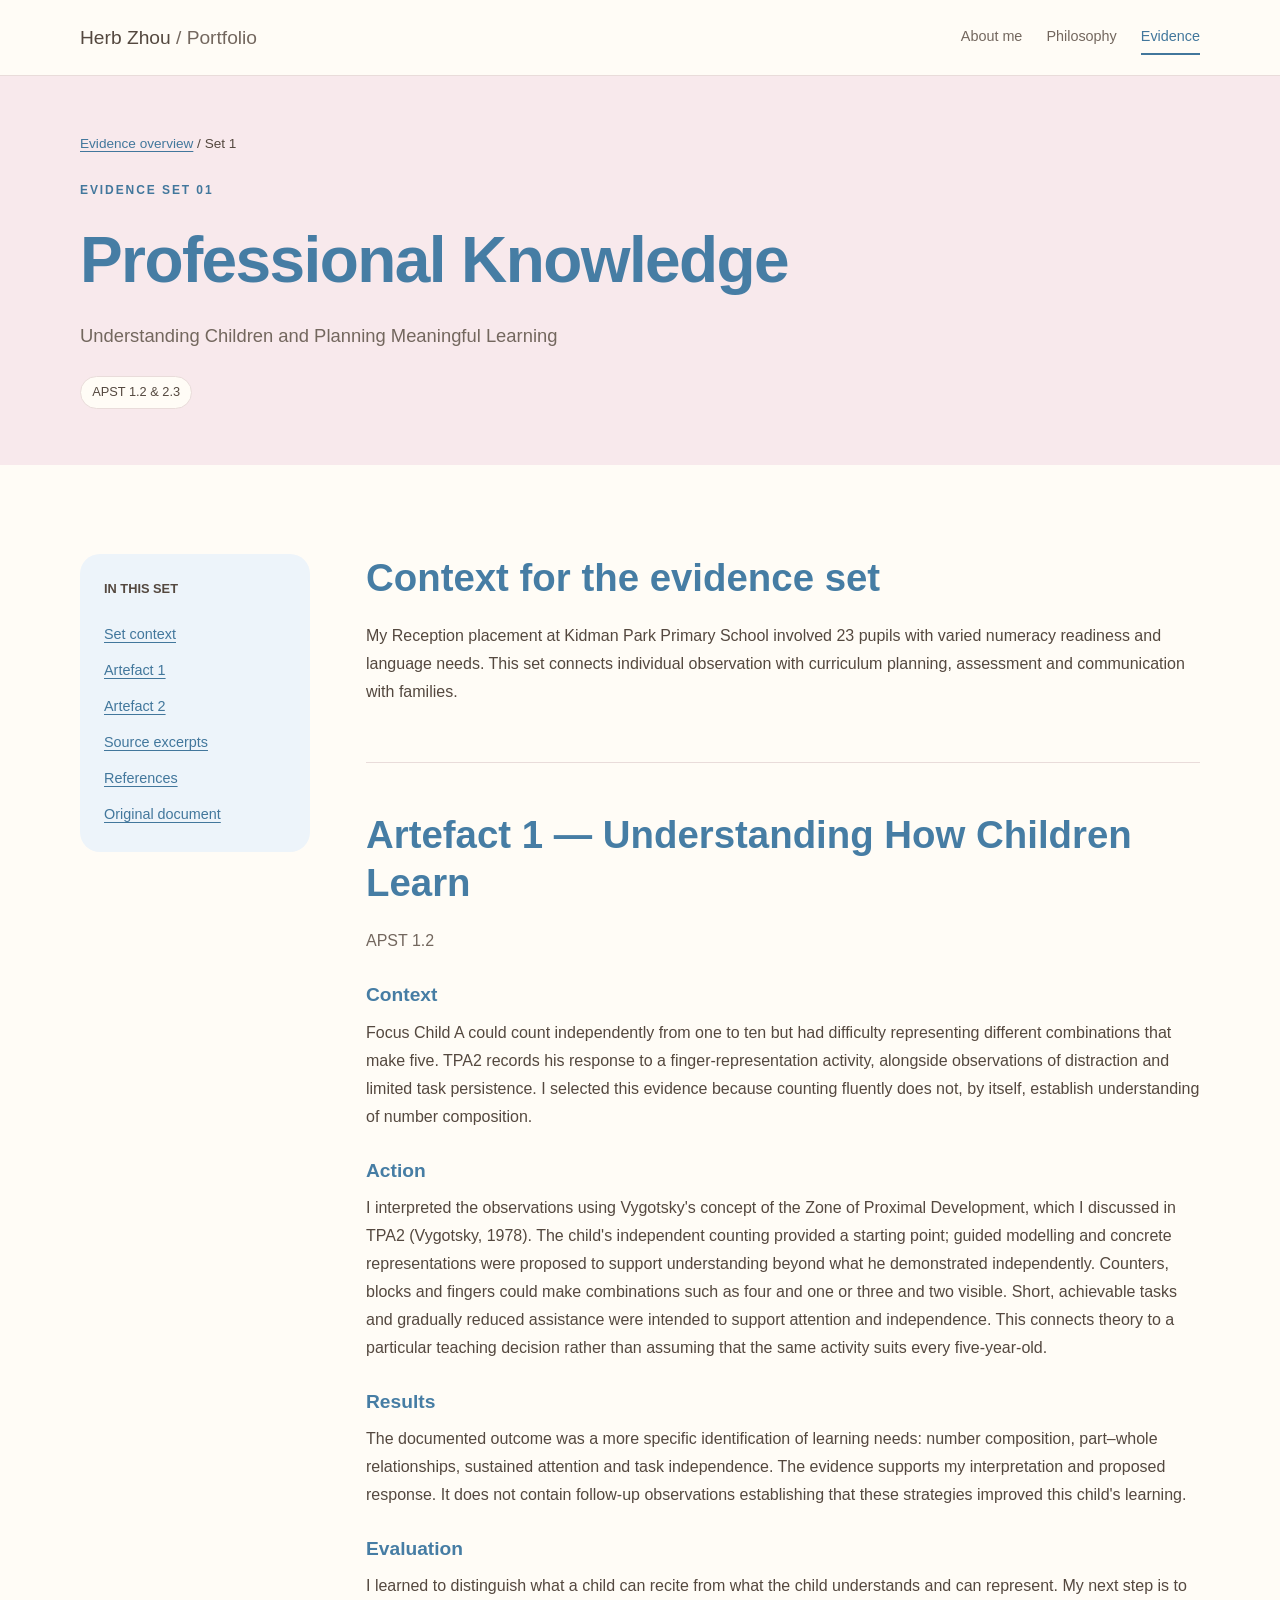
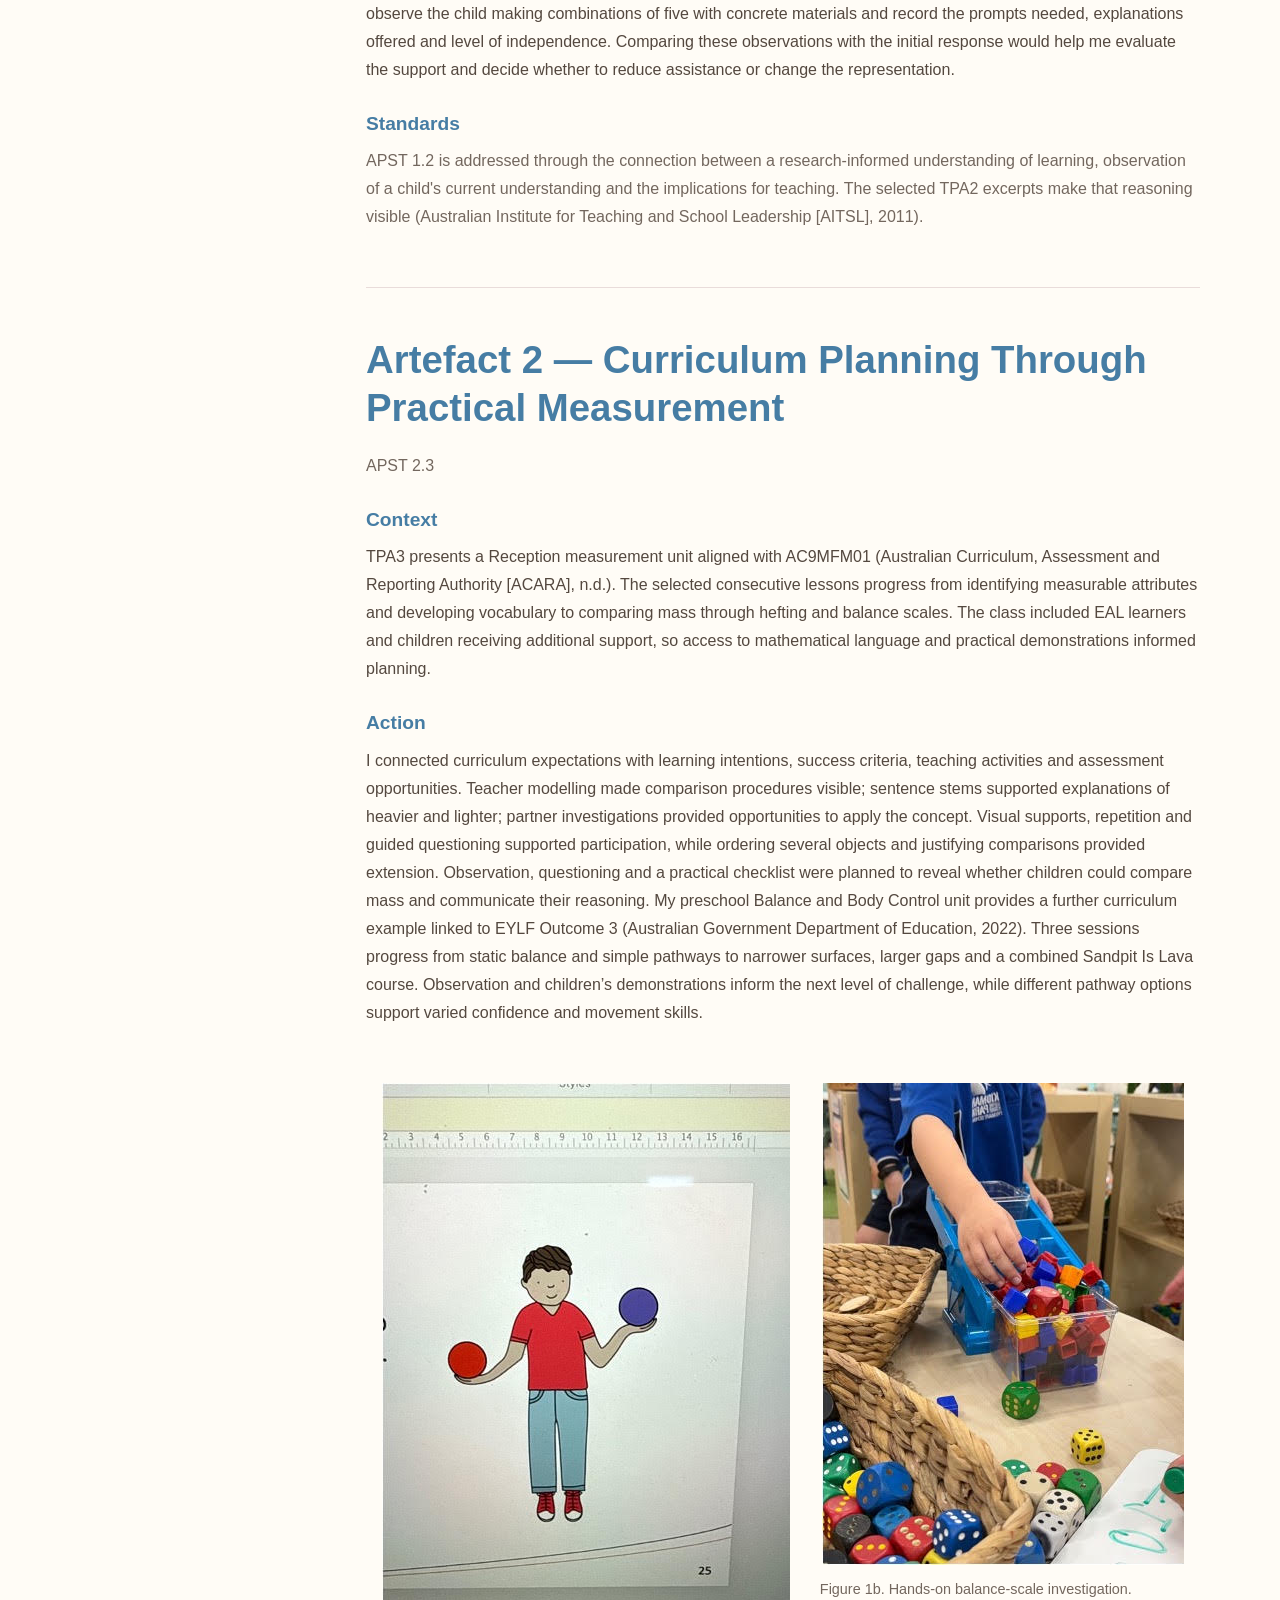
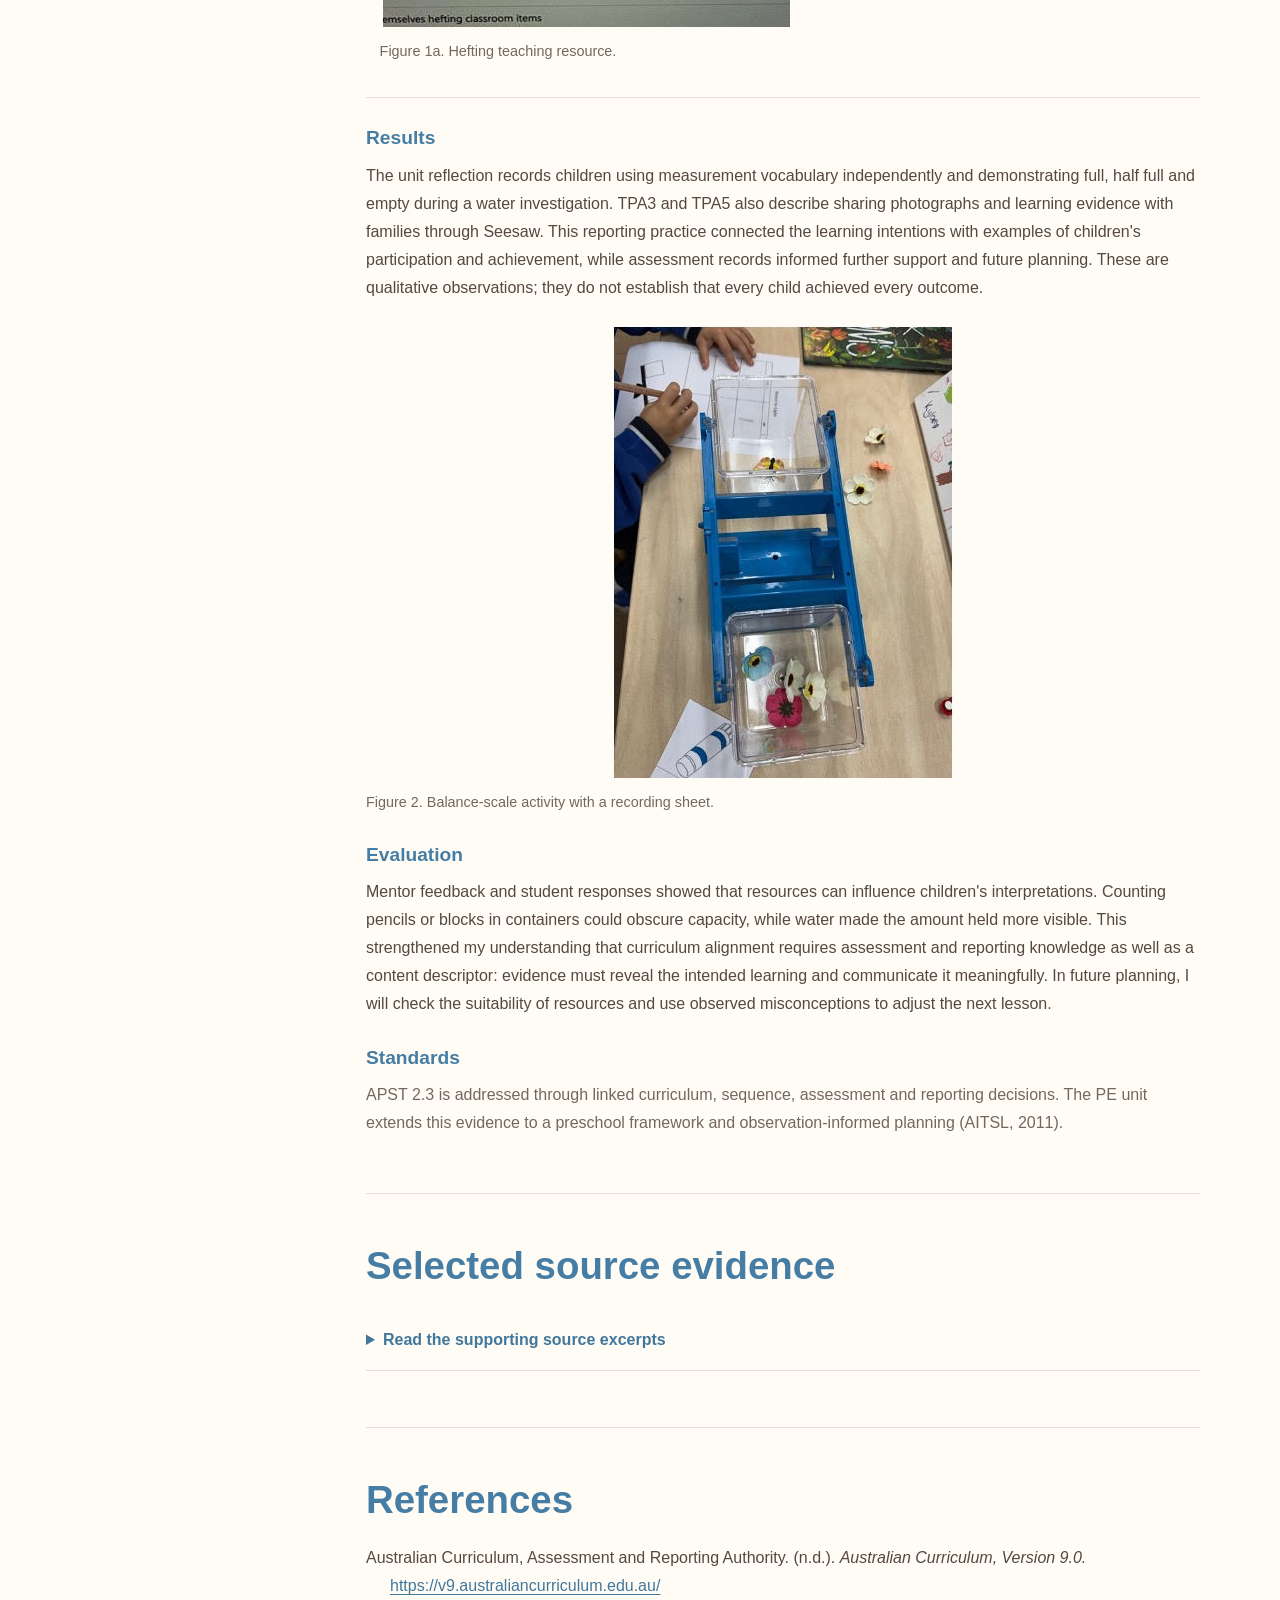
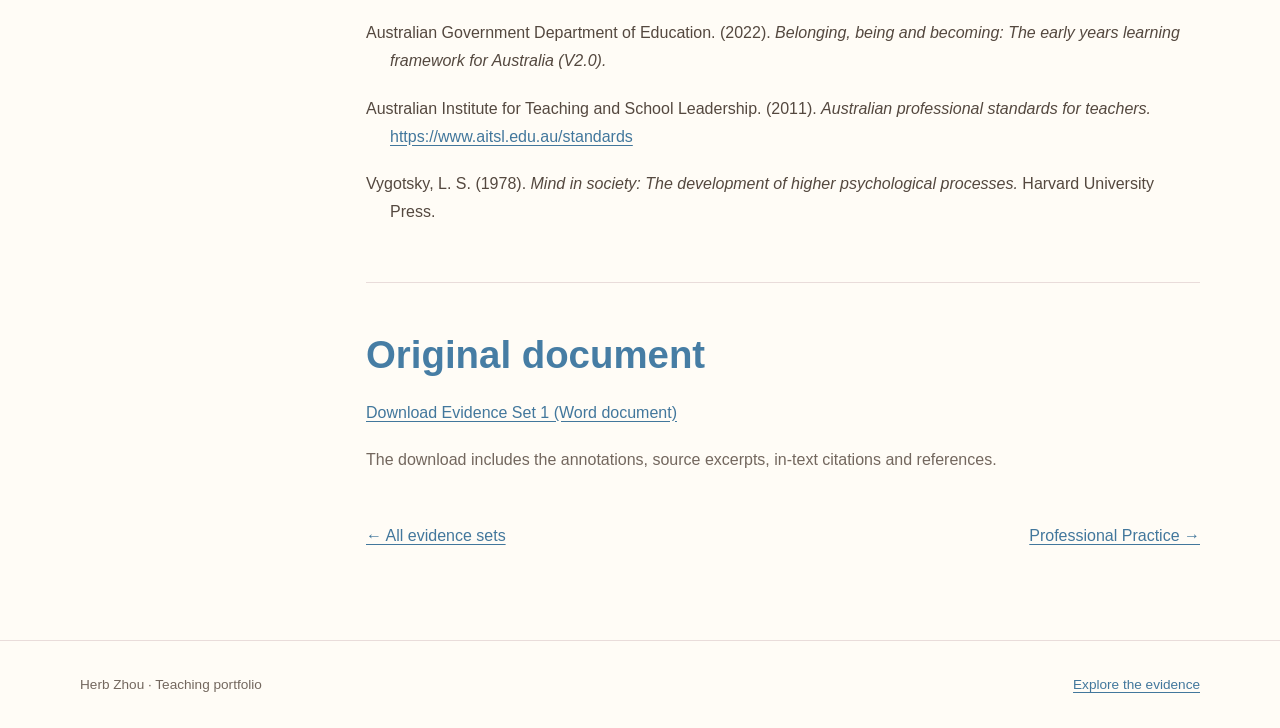
==== commit 7770be79: "edits made" ====
--- a/evidence-1.html
+++ b/evidence-1.html
@@ -37,7 +37,7 @@
     <section class="section">
       <div class="container evidence-layout">
         <!-- SECTION MENU: links correspond to the IDs on each artefact below. -->
-        <nav class="section-menu" aria-label="On this evidence page"><p>IN THIS SET</p><ul><li><a href="#context">Set context</a></li><li><a href="#artefact-1">Artefact 1</a></li><li><a href="#artefact-2">Artefact 2</a></li><li><a href="#sources">Source excerpts</a></li><li><a href="#document">Original document</a></li></ul></nav>
+        <nav class="section-menu" aria-label="On this evidence page"><p>IN THIS SET</p><ul><li><a href="#context">Set context</a></li><li><a href="#artefact-1">Artefact 1</a></li><li><a href="#artefact-2">Artefact 2</a></li><li><a href="#sources">Source excerpts</a></li><li><a href="#references">References</a></li><li><a href="#document">Original document</a></li></ul></nav>
         <div>
 <section id="context" class="evidence-section"><h2>Context for the evidence set</h2>
 <p>My Reception placement at Kidman Park Primary School involved 23 pupils with varied numeracy readiness and language needs. This set connects individual observation with curriculum planning, assessment and communication with families.</p>
@@ -48,21 +48,21 @@
 <h3>Context</h3>
 <p>Focus Child A could count independently from one to ten but had difficulty representing different combinations that make five. TPA2 records his response to a finger-representation activity, alongside observations of distraction and limited task persistence. I selected this evidence because counting fluently does not, by itself, establish understanding of number composition.</p>
 <h3>Action</h3>
-<p>I interpreted the observations using Vygotsky&#x27;s concept of the Zone of Proximal Development, which I discussed in TPA2. The child&#x27;s independent counting provided a starting point; guided modelling and concrete representations were proposed to support understanding beyond what he demonstrated independently. Counters, blocks and fingers could make combinations such as four and one or three and two visible. Short, achievable tasks and gradually reduced assistance were intended to support attention and independence. This connects theory to a particular teaching decision rather than assuming that the same activity suits every five-year-old.</p>
+<p>I interpreted the observations using Vygotsky&#x27;s concept of the Zone of Proximal Development, which I discussed in TPA2 (Vygotsky, 1978). The child&#x27;s independent counting provided a starting point; guided modelling and concrete representations were proposed to support understanding beyond what he demonstrated independently. Counters, blocks and fingers could make combinations such as four and one or three and two visible. Short, achievable tasks and gradually reduced assistance were intended to support attention and independence. This connects theory to a particular teaching decision rather than assuming that the same activity suits every five-year-old.</p>
 <h3>Results</h3>
 <p>The documented outcome was a more specific identification of learning needs: number composition, part–whole relationships, sustained attention and task independence. The evidence supports my interpretation and proposed response. It does not contain follow-up observations establishing that these strategies improved this child&#x27;s learning.</p>
 <h3>Evaluation</h3>
 <p>I learned to distinguish what a child can recite from what the child understands and can represent. My next step is to observe the child making combinations of five with concrete materials and record the prompts needed, explanations offered and level of independence. Comparing these observations with the initial response would help me evaluate the support and decide whether to reduce assistance or change the representation.</p>
 <h3>Standards</h3>
-<p class="muted">APST 1.2 is addressed through the connection between a research-informed understanding of learning, observation of a child&#x27;s current understanding and the implications for teaching. The selected TPA2 excerpts make that reasoning visible.</p>
+<p class="muted">APST 1.2 is addressed through the connection between a research-informed understanding of learning, observation of a child&#x27;s current understanding and the implications for teaching. The selected TPA2 excerpts make that reasoning visible (Australian Institute for Teaching and School Leadership [AITSL], 2011).</p>
 </section>
 <!-- ARTEFACT 2: wording from the supplied evidence document. -->
 <section id="artefact-2" class="evidence-section"><h2>Artefact 2 — Curriculum Planning Through Practical Measurement</h2>
 <p class="muted">APST 2.3</p>
 <h3>Context</h3>
-<p>TPA3 presents a Reception measurement unit aligned with AC9MFM01. The selected consecutive lessons progress from identifying measurable attributes and developing vocabulary to comparing mass through hefting and balance scales. The class included EAL learners and children receiving additional support, so access to mathematical language and practical demonstrations informed planning.</p>
+<p>TPA3 presents a Reception measurement unit aligned with AC9MFM01 (Australian Curriculum, Assessment and Reporting Authority [ACARA], n.d.). The selected consecutive lessons progress from identifying measurable attributes and developing vocabulary to comparing mass through hefting and balance scales. The class included EAL learners and children receiving additional support, so access to mathematical language and practical demonstrations informed planning.</p>
 <h3>Action</h3>
-<p>I connected curriculum expectations with learning intentions, success criteria, teaching activities and assessment opportunities. Teacher modelling made comparison procedures visible; sentence stems supported explanations of heavier and lighter; partner investigations provided opportunities to apply the concept. Visual supports, repetition and guided questioning supported participation, while ordering several objects and justifying comparisons provided extension. Observation, questioning and a practical checklist were planned to reveal whether children could compare mass and communicate their reasoning. My preschool Balance and Body Control unit provides a further curriculum example linked to EYLF Outcome 3. Three sessions progress from static balance and simple pathways to narrower surfaces, larger gaps and a combined Sandpit Is Lava course. Observation and children’s demonstrations inform the next level of challenge, while different pathway options support varied confidence and movement skills.</p>
+<p>I connected curriculum expectations with learning intentions, success criteria, teaching activities and assessment opportunities. Teacher modelling made comparison procedures visible; sentence stems supported explanations of heavier and lighter; partner investigations provided opportunities to apply the concept. Visual supports, repetition and guided questioning supported participation, while ordering several objects and justifying comparisons provided extension. Observation, questioning and a practical checklist were planned to reveal whether children could compare mass and communicate their reasoning. My preschool Balance and Body Control unit provides a further curriculum example linked to EYLF Outcome 3 (Australian Government Department of Education, 2022). Three sessions progress from static balance and simple pathways to narrower surfaces, larger gaps and a combined Sandpit Is Lava course. Observation and children’s demonstrations inform the next level of challenge, while different pathway options support varied confidence and movement skills.</p>
 <div class="table-scroll"><table><tbody><tr><td><img class="evidence-image" src="assets/images/evidence-set-1/image1.jpg" alt="Supporting evidence image 1 from Evidence Set 1; description follows below." width="408" height="544" loading="lazy"><p class="image-caption">Figure 1a. Hefting teaching resource.</p></td><td><img class="evidence-image" src="assets/images/evidence-set-1/image2.jpg" alt="Supporting evidence image 2 from Evidence Set 1; description follows below." width="362" height="482" loading="lazy"><p class="image-caption">Figure 1b. Hands-on balance-scale investigation.</p></td></tr></tbody></table></div>
 <h3>Results</h3>
 <p>The unit reflection records children using measurement vocabulary independently and demonstrating full, half full and empty during a water investigation. TPA3 and TPA5 also describe sharing photographs and learning evidence with families through Seesaw. This reporting practice connected the learning intentions with examples of children&#x27;s participation and achievement, while assessment records informed further support and future planning. These are qualitative observations; they do not establish that every child achieved every outcome.</p>
@@ -71,7 +71,7 @@
 <h3>Evaluation</h3>
 <p>Mentor feedback and student responses showed that resources can influence children&#x27;s interpretations. Counting pencils or blocks in containers could obscure capacity, while water made the amount held more visible. This strengthened my understanding that curriculum alignment requires assessment and reporting knowledge as well as a content descriptor: evidence must reveal the intended learning and communicate it meaningfully. In future planning, I will check the suitability of resources and use observed misconceptions to adjust the next lesson.</p>
 <h3>Standards</h3>
-<p class="muted">APST 2.3 is addressed through linked curriculum, sequence, assessment and reporting decisions. The PE unit extends this evidence to a preschool framework and observation-informed planning.</p>
+<p class="muted">APST 2.3 is addressed through linked curriculum, sequence, assessment and reporting decisions. The PE unit extends this evidence to a preschool framework and observation-informed planning (AITSL, 2011).</p>
 
 </section>
 <section id="sources" class="evidence-section"><h2>Selected source evidence</h2><details class="source-excerpts"><summary>Read the supporting source excerpts</summary>
@@ -100,7 +100,13 @@
 <p>OverviewThis three-session Balance and Body Control unit is designed for children aged 3–4 years in a preschool setting. It builds on children’s interest in active outdoor play, such as climbing, stepping and moving across different surfaces, while recognising that balance skills and confidence can vary within this age group. The unit focuses on static and dynamic balance, body control and coordination. The learning experiences become gradually more challenging across the three sessions. Session 1 gives children time to explore basic balance skills using stable and low-level equipment. In Session 2, the challenge increases through narrower surfaces, larger gaps, changes in direction and movement between different surfaces. Session 3 brings these skills together in Sandpit Is Lava, where children move through a continuous course without stepping onto the sand. This progression gives children opportunities to first explore balance, then adapt their movements, and finally apply their skills more independently.The unit is closely connected to EYLF V2.0 Outcome 3: Children have a strong sense of wellbeing. Outcome 3 includes the development of gross motor skills, balance, coordination and children’s ability to move confidently and safely through different environments (Australian Government Department of Education [AGDE], 2022).  Play is central to how these skills are developed throughout the unit. Petrie and Clarkin-Phillips (2018) highlight the value of active exploration in early childhood physical education, particularly when children have opportunities to engage with movement according to their abilities and interests. However, in activities like Sandpit Is Lava, the purpose of maintaining balance is clear – children have to figure out how to get from one spot to another without treading on the sand. The imaginative context prompts them to develop and play a balance skill instead of just practising the balance movement.The progression across the three sessions is also informed by an ecological view of motor development. Gagen and Getchell (2018) explain that movement develops through interactions between the individual, the task and the environment. Changes to the environment can therefore influence the movement strategies children use.  This is reflected in the way challenge is adjusted across the unit. A child may begin by walking along a wide, stable surface and later try a narrower surface or step across a larger gap. Changes in surface width, distance, direction and transitions create new movement problems without changing the overall focus on balance. Children have time to develop strategies under simpler conditions before using them in the more complex final course.The level of challenge is also flexible because children of the same age may have different levels of physical competence and confidence. The EYLF encourages educators to provide environments that offer challenges appropriate to children’s abilities (AGDE, 2022). Opportunities to experience physical challenge are also important because play allows children to test their physical limits and develop perceptual-motor ccapacity (Brussoni et al., 2012). Children who are still developing confidence can choose a wider surface, a smaller gap or a shorter pathway, while others may choose a narrower surface, increase the distance between stepping points or include more changes in direction. Research on risky outdoor play also highlights the value of children being able to recognise and evaluate physical challenges and decide how to respond (Brussoni et al., 2015). Giving children these choices allows them to participate in the same experience at a level that is challenging but manageable for them. It also supports agency by giving children opportunities to make decisions about their own movement (AGDE, 2022). Educator support remains available when required.Assessment occurs throughout the three sessions through observation, questioning and children’s demonstrations. The educator can observe strategies such as slowing down, using arms for stability, changing foot placement or adjusting the size of a step. These observations are then used to plan the next level of challenge. For example, evidence from Session 1 can inform the equipment and difficulty offered in Session 2, while Session 2 observations can guide the different pathway options available in Sandpit Is Lava. This is consistent with assessment for learning, where information about what children know, understand and can do is used to inform ongoing pedagogy and planning (AGDE, 2022).  Short questions such as “What helped you stay balanced?” also encourage children to recognise and communicate their own movement strategies, linking with assessment as learning (AGDE, 2022).  By Session 3, the educator can observe how independently children select, adjust and combine these strategies within a continuous movement challenge.</p>
 </details>
 </section>
-<section id="document" class="evidence-section"><h2>Original document</h2><p><a href="assets/documents/evidence-set-1.docx" download>Download Evidence Set 1 (Word document)</a></p><p class="muted">The original includes the supplied annotations, source excerpts and document layout.</p></section>
+<section id="references" class="evidence-section reference-list"><h2>References</h2>
+<p>Australian Curriculum, Assessment and Reporting Authority. (n.d.). <cite>Australian Curriculum, Version 9.0.</cite> <a href="https://v9.australiancurriculum.edu.au/">https://v9.australiancurriculum.edu.au/</a></p>
+<p>Australian Government Department of Education. (2022). <cite>Belonging, being and becoming: The early years learning framework for Australia (V2.0).</cite></p>
+<p>Australian Institute for Teaching and School Leadership. (2011). <cite>Australian professional standards for teachers.</cite> <a href="https://www.aitsl.edu.au/standards">https://www.aitsl.edu.au/standards</a></p>
+<p>Vygotsky, L. S. (1978). <cite>Mind in society: The development of higher psychological processes.</cite> Harvard University Press.</p>
+</section>
+<section id="document" class="evidence-section"><h2>Original document</h2><p><a href="assets/documents/evidence-set-1.docx" download>Download Evidence Set 1 (Word document)</a></p><p class="muted">The download includes the annotations, source excerpts, in-text citations and references.</p></section>
           <nav class="page-links" aria-label="Evidence pages">
             <a href="evidence.html">← All evidence sets</a>
             <a href="evidence-2.html">Professional Practice →</a>
--- a/styles.css
+++ b/styles.css
@@ -160,3 +160,6 @@
 /* Allow wide source tables to scroll within the mobile content column. */
 .evidence-layout > div { min-width: 0; }
 .evidence-meta .tag { overflow-wrap: anywhere; }
+
+/* Reference entries use hanging indents and wrap long source URLs. */
+.reference-list p { padding-left: 1.5rem; text-indent: -1.5rem; overflow-wrap: anywhere; }
